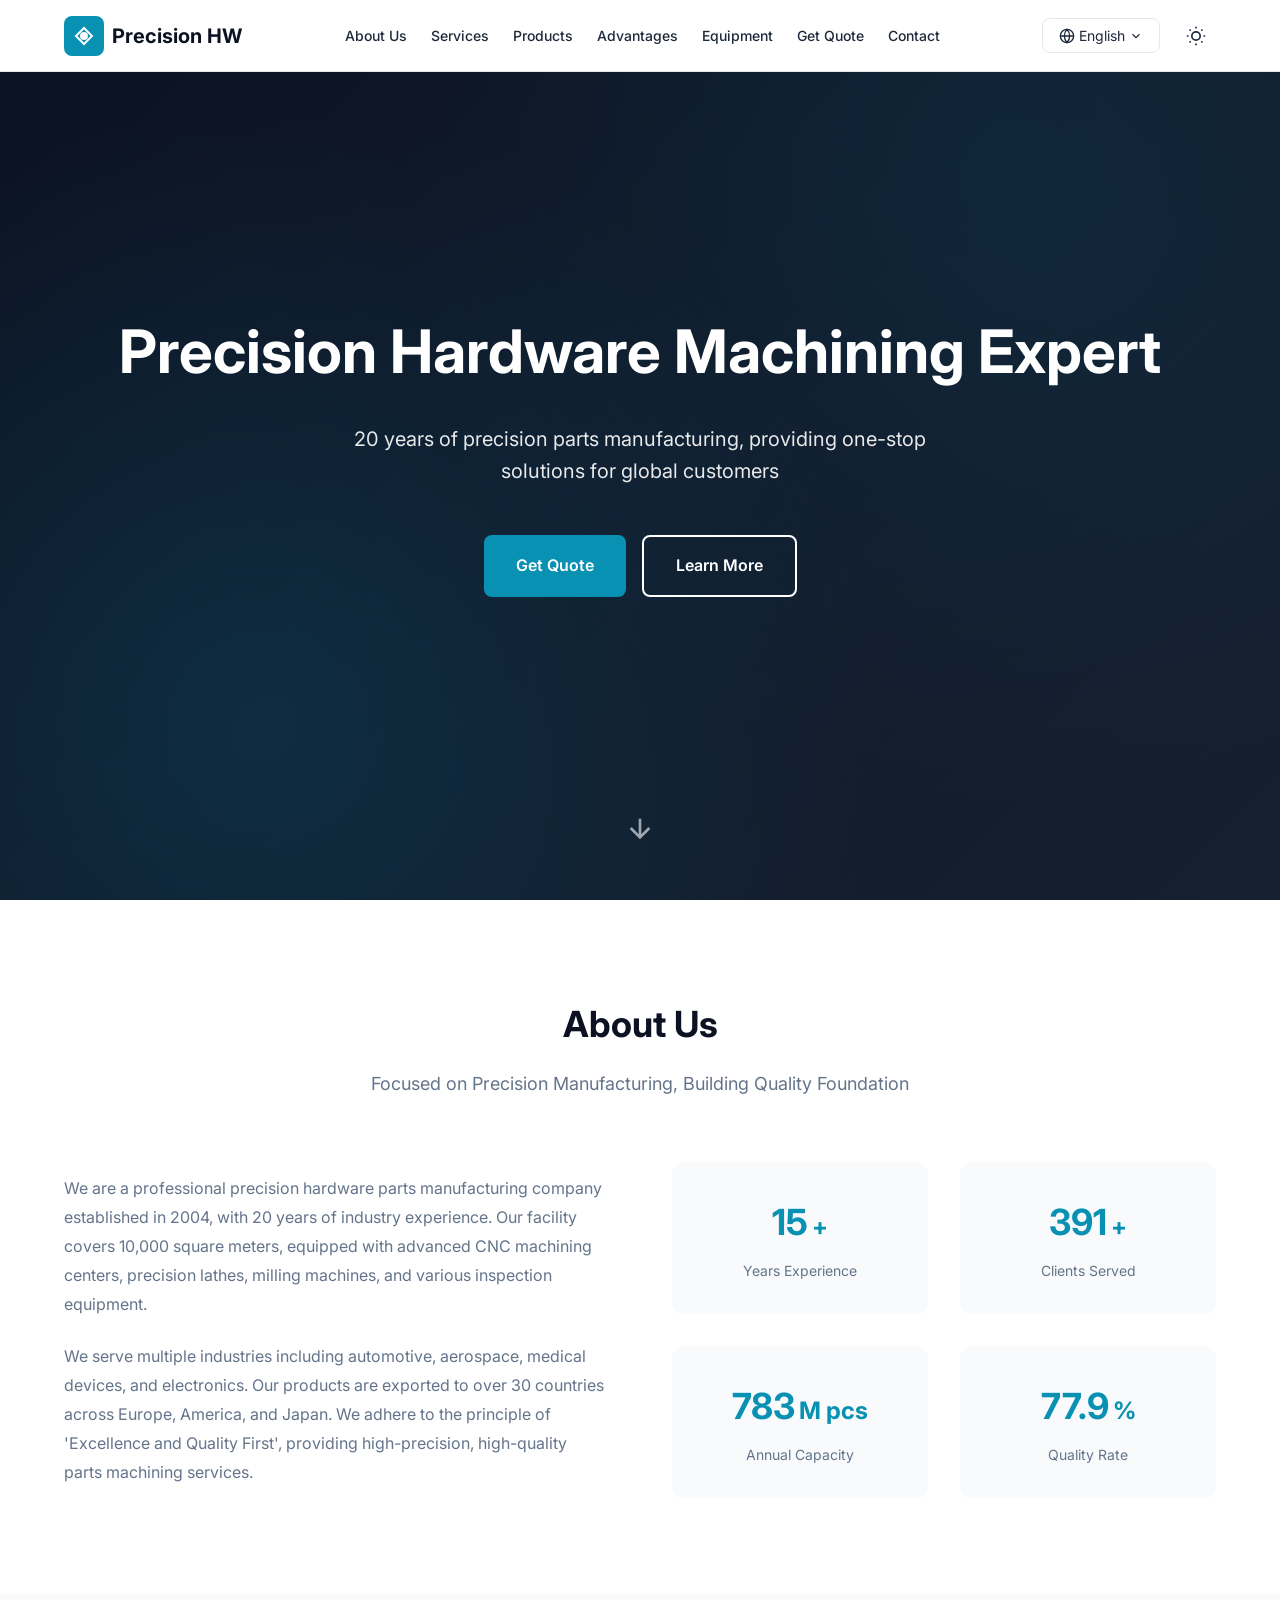
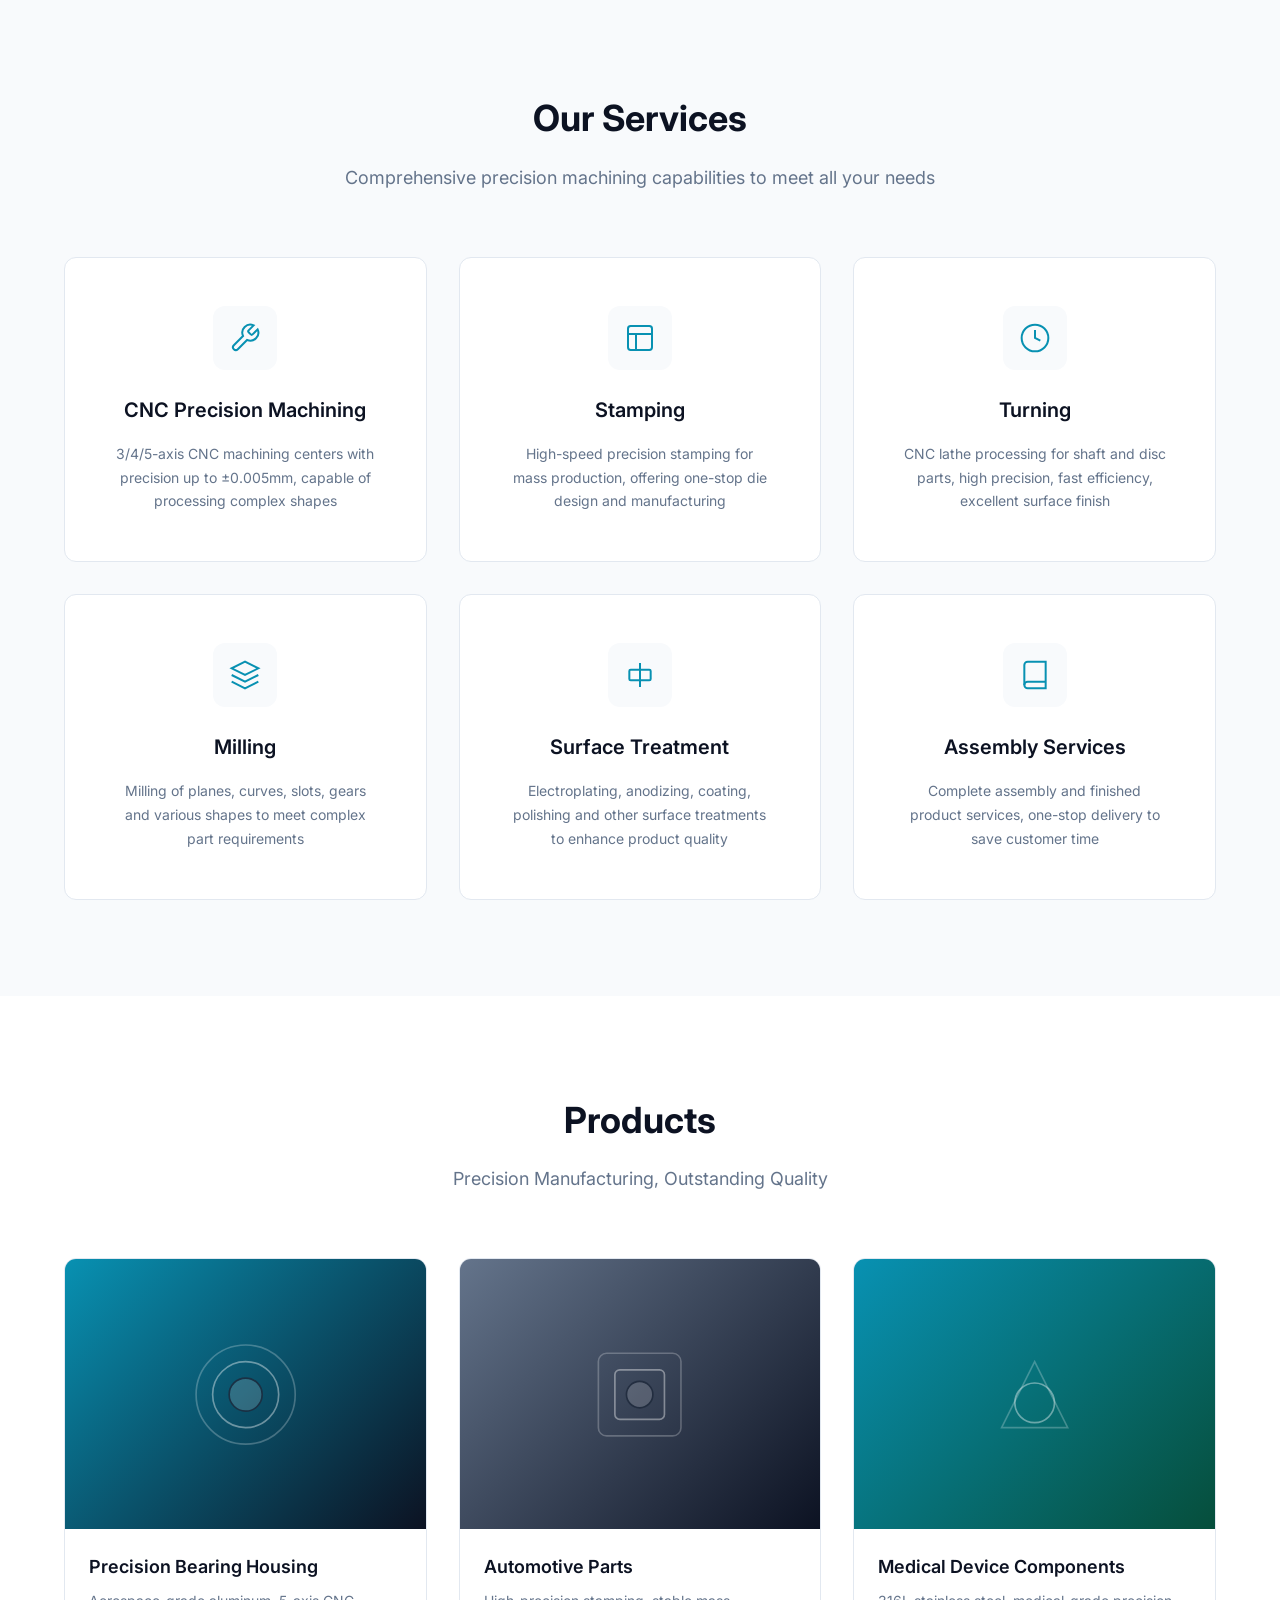
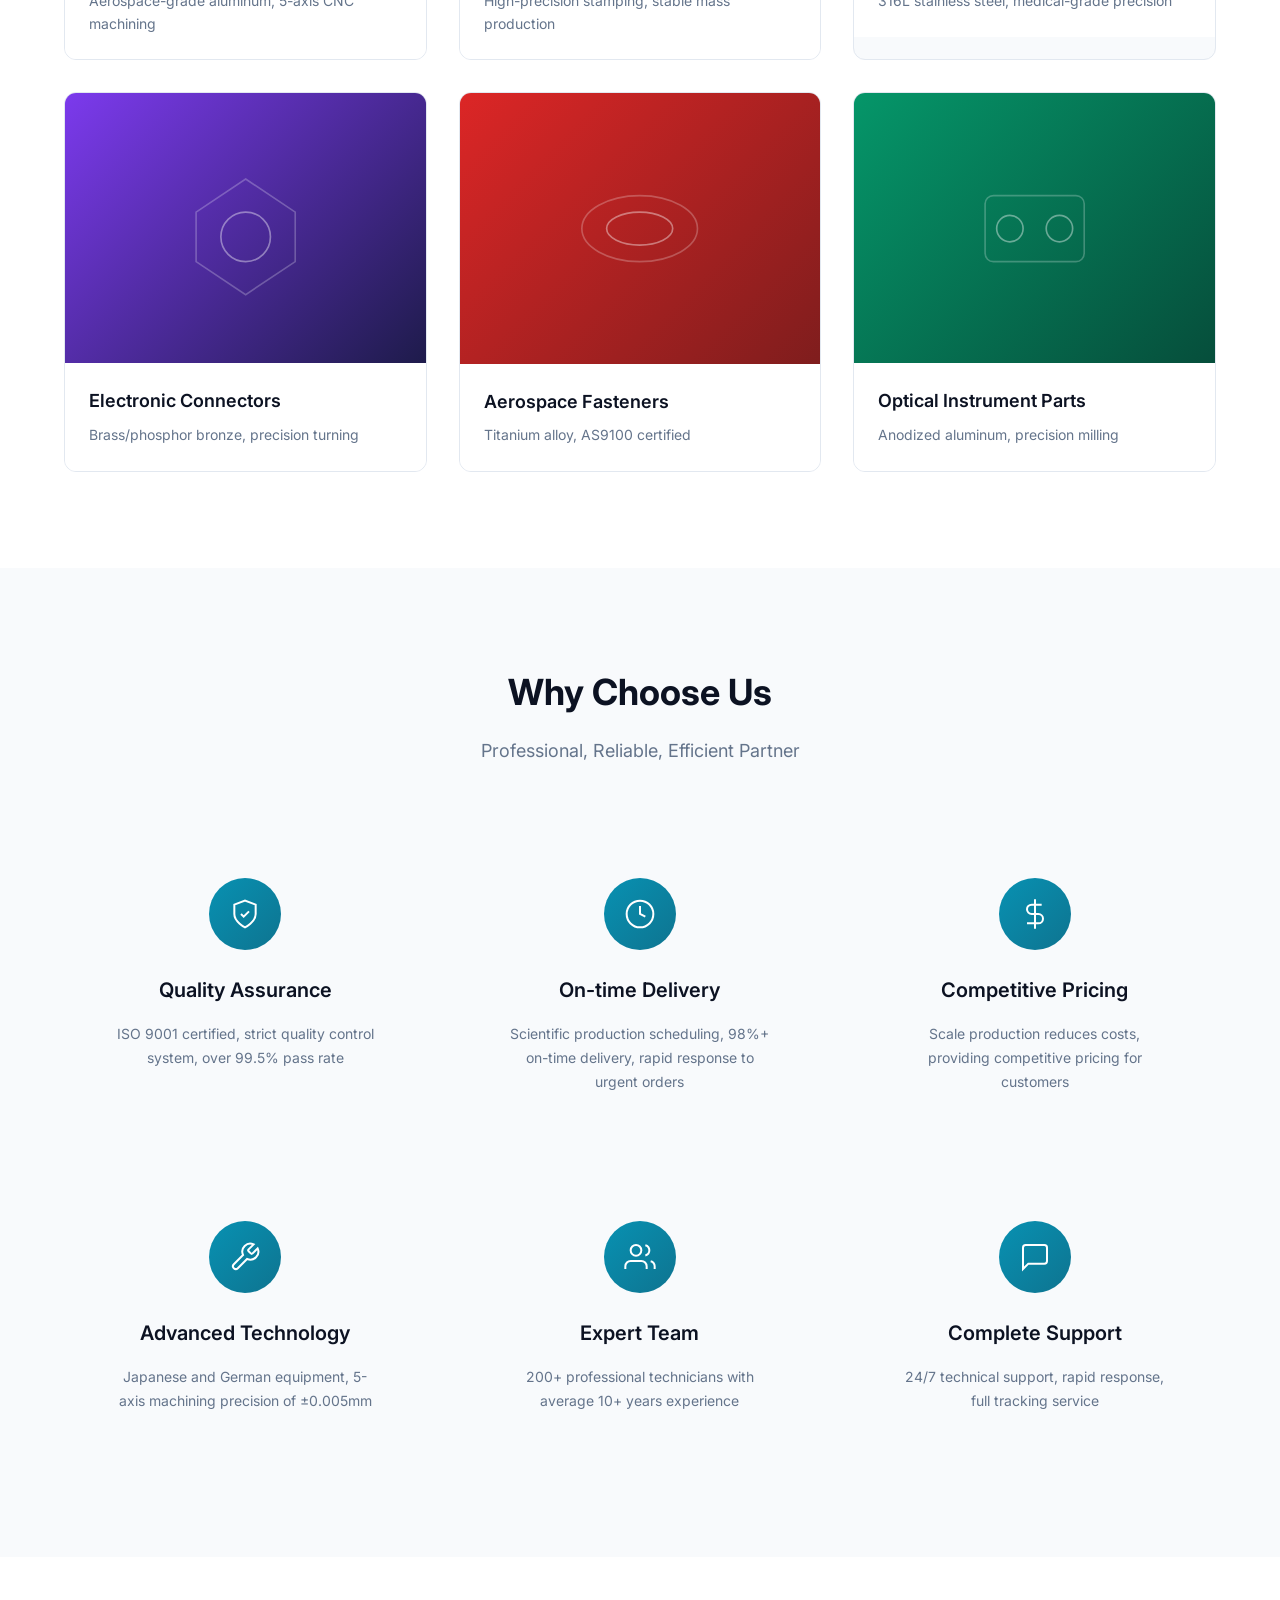
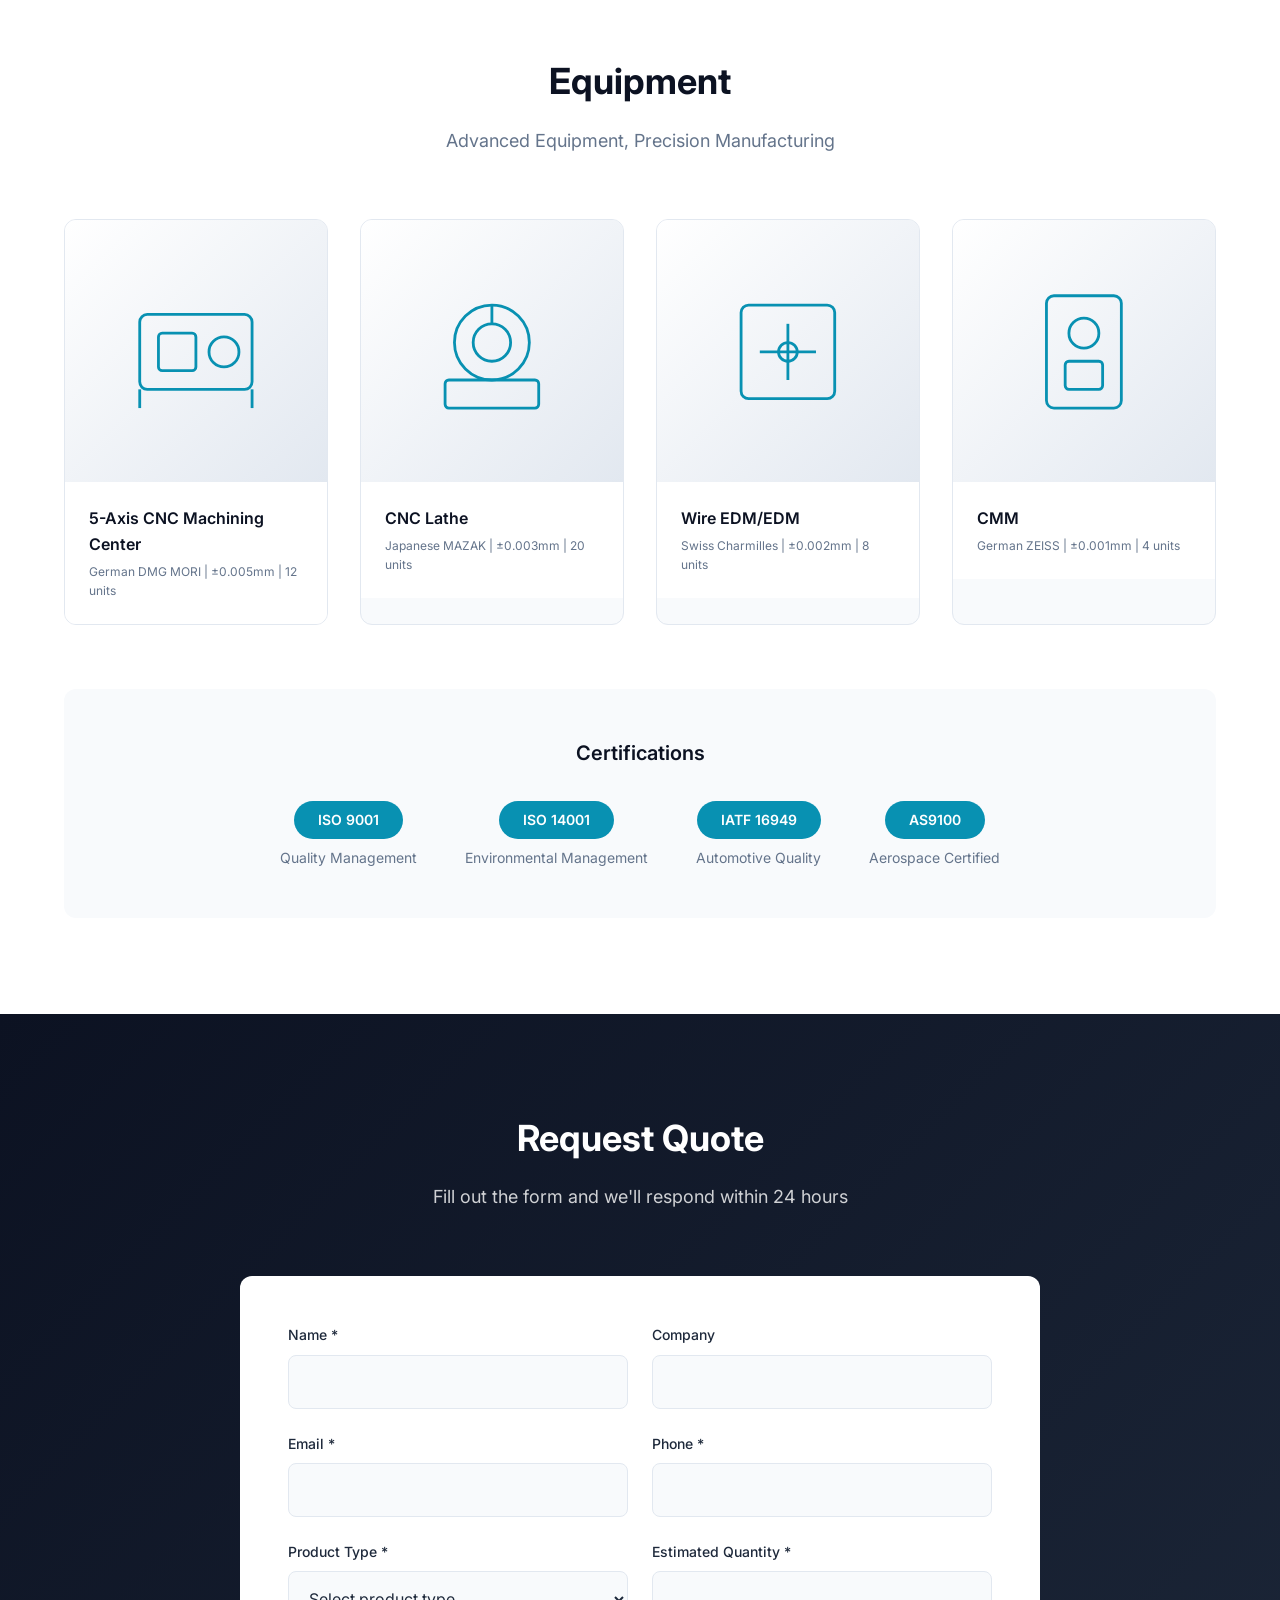
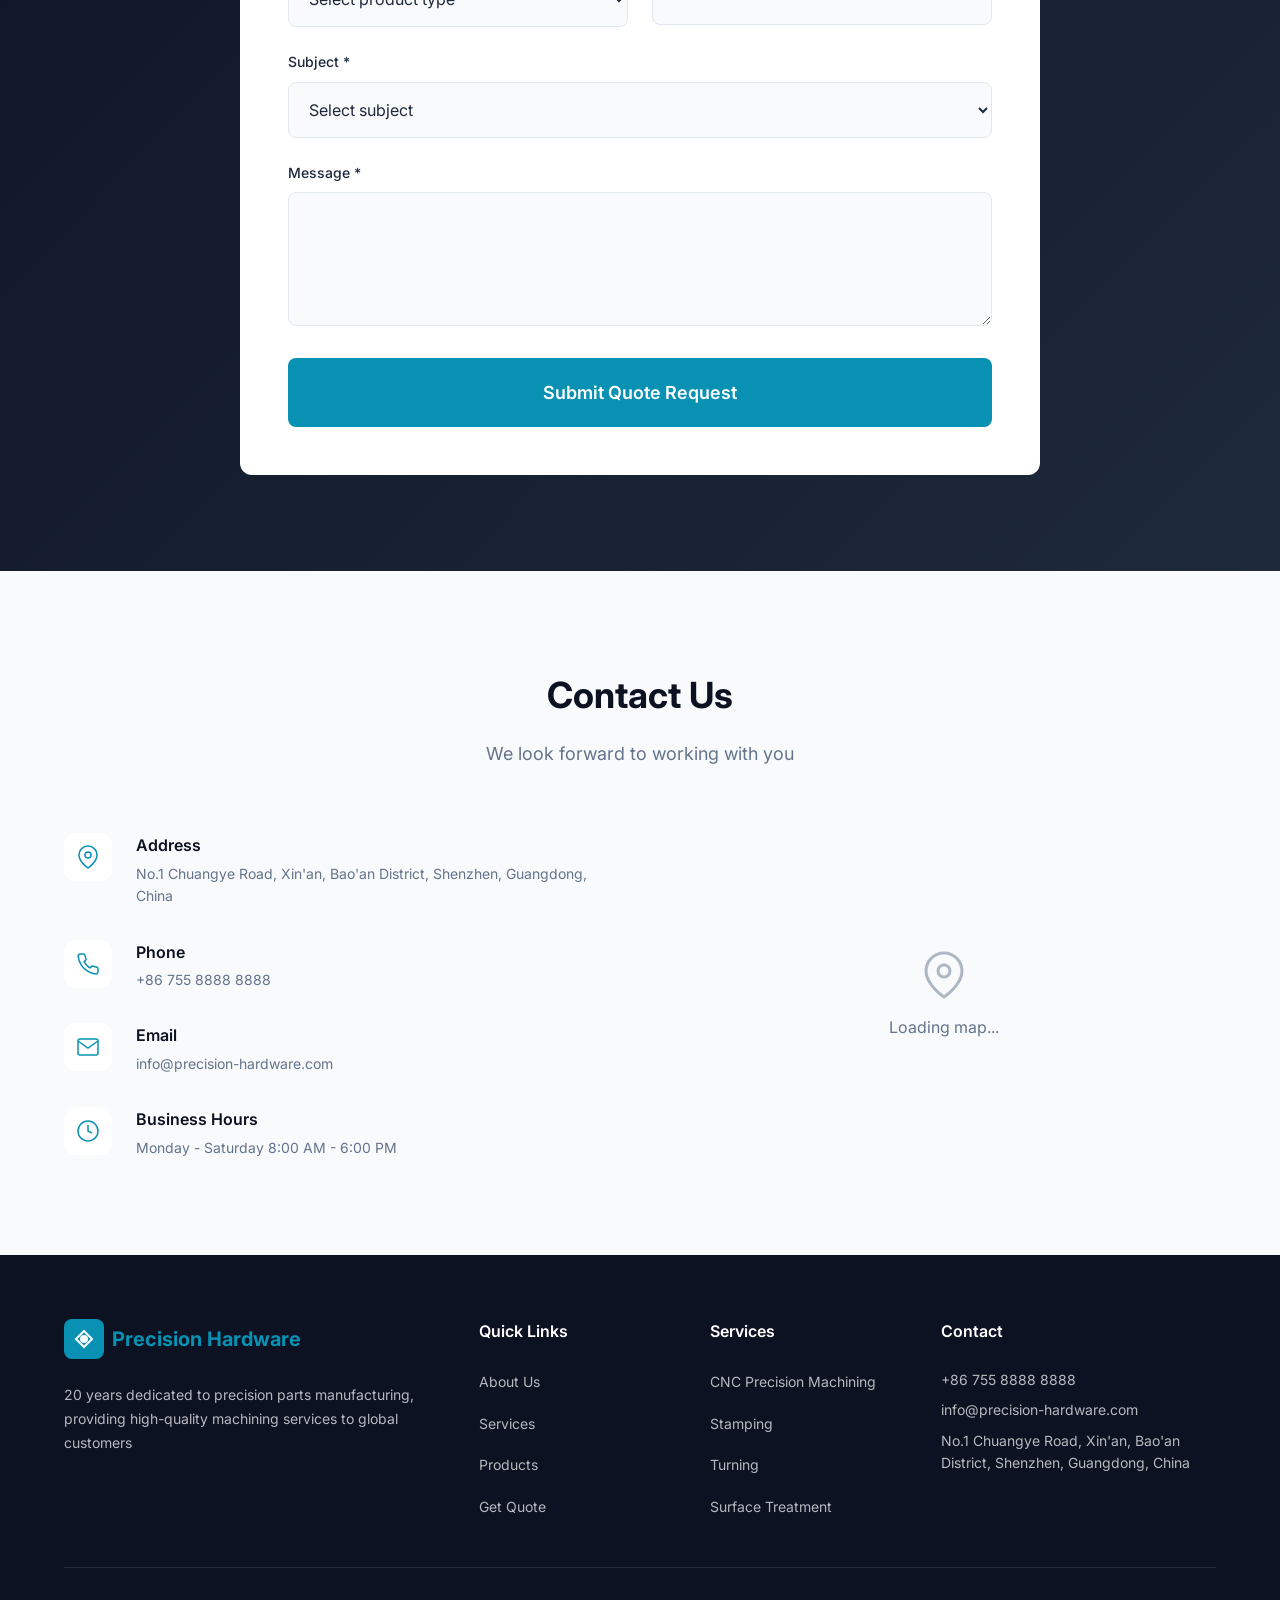
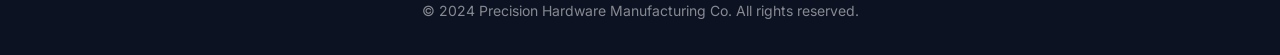
==== docs/demo/index.html @ 0cc264e4 "udpate demo" ====
<!DOCTYPE html>
<html lang="zh-CN" data-theme="light">
<head>
    <meta charset="UTF-8">
    <meta name="viewport" content="width=device-width, initial-scale=1.0">
    <meta name="description" content="精密五金加工专家 - 20年专注精密零部件制造，CNC加工、冲压、车削、铣削，为全球客户提供一站式解决方案">
    <meta name="keywords" content="五金加工,CNC加工,精密零部件,冲压件,车削加工,铣削加工,金属加工">
    <meta name="author" content="精密五金加工公司">

    <!-- Open Graph -->
    <meta property="og:title" content="精密五金加工专家">
    <meta property="og:description" content="20年专注精密零部件制造，为全球客户提供一站式解决方案">
    <meta property="og:type" content="website">
    <meta property="og:locale" content="zh_CN">
    <meta property="og:locale:alternate" content="en_US">
    <meta property="og:locale:alternate" content="ja_JP">
    <meta property="og:locale:alternate" content="fr_FR">
    <meta property="og:locale:alternate" content="de_DE">

    <!-- Alternate Languages -->
    <link rel="alternate" hreflang="zh-CN" href="?lang=zh-CN">
    <link rel="alternate" hreflang="en" href="?lang=en">
    <link rel="alternate" hreflang="ja" href="?lang=ja">
    <link rel="alternate" hreflang="fr" href="?lang=fr">
    <link rel="alternate" hreflang="de" href="?lang=de">

    <title data-i18n="meta.title">精密五金加工专家 | 20年精密零部件制造</title>

    <!-- Fonts -->
    <link rel="preconnect" href="https://fonts.googleapis.com">
    <link rel="preconnect" href="https://fonts.gstatic.com" crossorigin>
    <link href="https://fonts.googleapis.com/css2?family=Inter:wght@400;500;600;700&family=Noto+Sans+SC:wght@400;500;600;700&display=swap" rel="stylesheet">

    <!-- Styles -->
    <link rel="stylesheet" href="css/style.css">
    <link rel="stylesheet" href="css/dark-theme.css">
    <link rel="stylesheet" href="css/responsive.css">
</head>
<body>
    <!-- Header -->
    <header class="header" id="header">
        <div class="container header-container">
            <a href="#" class="logo">
                <svg class="logo-icon" viewBox="0 0 40 40" fill="none" xmlns="http://www.w3.org/2000/svg">
                    <rect width="40" height="40" rx="8" fill="currentColor"/>
                    <path d="M12 20L20 12L28 20L20 28L12 20Z" stroke="var(--color-bg)" stroke-width="2"/>
                    <circle cx="20" cy="20" r="4" fill="var(--color-bg)"/>
                </svg>
                <span class="logo-text" data-i18n="header.logo">精密五金</span>
            </a>

            <nav class="nav" id="nav">
                <ul class="nav-list">
                    <li><a href="#about" class="nav-link" data-i18n="nav.about">关于我们</a></li>
                    <li><a href="#services" class="nav-link" data-i18n="nav.services">服务项目</a></li>
                    <li><a href="#products" class="nav-link" data-i18n="nav.products">产品展示</a></li>
                    <li><a href="#advantages" class="nav-link" data-i18n="nav.advantages">核心优势</a></li>
                    <li><a href="#equipment" class="nav-link" data-i18n="nav.equipment">设备实力</a></li>
                    <li><a href="#quote" class="nav-link" data-i18n="nav.quote">询价咨询</a></li>
                    <li><a href="#contact" class="nav-link" data-i18n="nav.contact">联系我们</a></li>
                </ul>
            </nav>

            <div class="header-actions">
                <!-- Language Selector -->
                <div class="lang-selector">
                    <button class="lang-btn" id="langBtn" aria-label="Select language">
                        <svg class="icon" viewBox="0 0 24 24" fill="none" stroke="currentColor" stroke-width="2">
                            <circle cx="12" cy="12" r="10"/>
                            <path d="M2 12h20M12 2a15.3 15.3 0 0 1 4 10 15.3 15.3 0 0 1-4 10 15.3 15.3 0 0 1-4-10 15.3 15.3 0 0 1 4-10z"/>
                        </svg>
                        <span id="currentLang">中文</span>
                        <svg class="icon-chevron" viewBox="0 0 24 24" fill="none" stroke="currentColor" stroke-width="2">
                            <path d="M6 9l6 6 6-6"/>
                        </svg>
                    </button>
                    <div class="lang-dropdown" id="langDropdown">
                        <button class="lang-option" data-lang="zh-CN">中文</button>
                        <button class="lang-option" data-lang="en">English</button>
                        <button class="lang-option" data-lang="ja">日本語</button>
                        <button class="lang-option" data-lang="fr">Français</button>
                        <button class="lang-option" data-lang="de">Deutsch</button>
                    </div>
                </div>

                <!-- Theme Toggle -->
                <button class="theme-toggle" id="themeToggle" aria-label="Toggle theme">
                    <svg class="icon icon-sun" viewBox="0 0 24 24" fill="none" stroke="currentColor" stroke-width="2">
                        <circle cx="12" cy="12" r="5"/>
                        <path d="M12 1v2M12 21v2M4.22 4.22l1.42 1.42M18.36 18.36l1.42 1.42M1 12h2M21 12h2M4.22 19.78l1.42-1.42M18.36 5.64l1.42-1.42"/>
                    </svg>
                    <svg class="icon icon-moon" viewBox="0 0 24 24" fill="none" stroke="currentColor" stroke-width="2">
                        <path d="M21 12.79A9 9 0 1 1 11.21 3 7 7 0 0 0 21 12.79z"/>
                    </svg>
                </button>

                <!-- Mobile Menu Toggle -->
                <button class="mobile-menu-toggle" id="mobileMenuToggle" aria-label="Toggle menu">
                    <span class="hamburger"></span>
                </button>
            </div>
        </div>
    </header>

    <!-- Hero Section -->
    <section class="hero" id="hero">
        <div class="hero-bg"></div>
        <div class="hero-overlay"></div>
        <div class="container hero-content">
            <h1 class="hero-title" data-i18n="hero.title">精密五金加工专家</h1>
            <p class="hero-subtitle" data-i18n="hero.subtitle">20年专注精密零部件制造，为全球客户提供一站式解决方案</p>
            <div class="hero-cta">
                <a href="#quote" class="btn btn-primary" data-i18n="hero.cta.quote">立即询价</a>
                <a href="#about" class="btn btn-outline" data-i18n="hero.cta.learn">了解更多</a>
            </div>
        </div>
        <div class="hero-scroll">
            <svg viewBox="0 0 24 24" fill="none" stroke="currentColor" stroke-width="2">
                <path d="M12 5v14M5 12l7 7 7-7"/>
            </svg>
        </div>
    </section>

    <!-- About Section -->
    <section class="section about" id="about">
        <div class="container">
            <div class="section-header">
                <h2 class="section-title" data-i18n="about.title">关于我们</h2>
                <p class="section-subtitle" data-i18n="about.subtitle">专注精密制造，铸就品质基石</p>
            </div>

            <div class="about-content">
                <div class="about-text">
                    <p data-i18n="about.description1">我们是一家专业从事精密五金零部件加工的制造企业，成立于2004年，拥有20年的行业经验。公司占地面积10000平方米，配备先进的CNC加工中心、精密车床、铣床及各类检测设备。</p>
                    <p data-i18n="about.description2">我们服务于汽车、航空航天、医疗器械、电子通信等多个行业，产品远销欧美、日本等30多个国家和地区。始终秉承"精益求精、品质至上"的理念，为客户提供高精度、高品质的零部件加工服务。</p>
                </div>

                <div class="about-stats">
                    <div class="stat-item">
                        <span class="stat-number" data-count="20">0</span>
                        <span class="stat-suffix">+</span>
                        <span class="stat-label" data-i18n="about.stats.years">年行业经验</span>
                    </div>
                    <div class="stat-item">
                        <span class="stat-number" data-count="500">0</span>
                        <span class="stat-suffix">+</span>
                        <span class="stat-label" data-i18n="about.stats.clients">服务客户</span>
                    </div>
                    <div class="stat-item">
                        <span class="stat-number" data-count="1000">0</span>
                        <span class="stat-suffix" data-i18n="about.stats.capacitySuffix">万件</span>
                        <span class="stat-label" data-i18n="about.stats.capacity">年产能</span>
                    </div>
                    <div class="stat-item">
                        <span class="stat-number" data-count="99.5">0</span>
                        <span class="stat-suffix">%</span>
                        <span class="stat-label" data-i18n="about.stats.quality">品质合格率</span>
                    </div>
                </div>
            </div>
        </div>
    </section>

    <!-- Services Section -->
    <section class="section services" id="services">
        <div class="container">
            <div class="section-header">
                <h2 class="section-title" data-i18n="services.title">服务项目</h2>
                <p class="section-subtitle" data-i18n="services.subtitle">全方位精密加工能力，满足您的各种需求</p>
            </div>

            <div class="services-grid">
                <div class="service-card">
                    <div class="service-icon">
                        <svg viewBox="0 0 24 24" fill="none" stroke="currentColor" stroke-width="1.5">
                            <path d="M14.7 6.3a1 1 0 0 0 0 1.4l1.6 1.6a1 1 0 0 0 1.4 0l3.77-3.77a6 6 0 0 1-7.94 7.94l-6.91 6.91a2.12 2.12 0 0 1-3-3l6.91-6.91a6 6 0 0 1 7.94-7.94l-3.76 3.76z"/>
                        </svg>
                    </div>
                    <h3 class="service-title" data-i18n="services.cnc.title">CNC精密加工</h3>
                    <p class="service-desc" data-i18n="services.cnc.desc">3轴/4轴/5轴CNC加工中心，精度可达±0.005mm，可加工各种复杂形状零件</p>
                </div>

                <div class="service-card">
                    <div class="service-icon">
                        <svg viewBox="0 0 24 24" fill="none" stroke="currentColor" stroke-width="1.5">
                            <rect x="3" y="3" width="18" height="18" rx="2"/>
                            <path d="M3 9h18M9 21V9"/>
                        </svg>
                    </div>
                    <h3 class="service-title" data-i18n="services.stamping.title">冲压加工</h3>
                    <p class="service-desc" data-i18n="services.stamping.desc">高速精密冲压，适用于大批量生产，提供模具设计与制造一站式服务</p>
                </div>

                <div class="service-card">
                    <div class="service-icon">
                        <svg viewBox="0 0 24 24" fill="none" stroke="currentColor" stroke-width="1.5">
                            <circle cx="12" cy="12" r="10"/>
                            <path d="M12 6v6l4 2"/>
                        </svg>
                    </div>
                    <h3 class="service-title" data-i18n="services.turning.title">车削加工</h3>
                    <p class="service-desc" data-i18n="services.turning.desc">数控车床加工各类轴类、盘类零件，精度高、效率快、表面光洁度好</p>
                </div>

                <div class="service-card">
                    <div class="service-icon">
                        <svg viewBox="0 0 24 24" fill="none" stroke="currentColor" stroke-width="1.5">
                            <path d="M12 2L2 7l10 5 10-5-10-5z"/>
                            <path d="M2 17l10 5 10-5"/>
                            <path d="M2 12l10 5 10-5"/>
                        </svg>
                    </div>
                    <h3 class="service-title" data-i18n="services.milling.title">铣削加工</h3>
                    <p class="service-desc" data-i18n="services.milling.desc">平面、曲面、槽、齿轮等各种形状的铣削加工，满足复杂零件需求</p>
                </div>

                <div class="service-card">
                    <div class="service-icon">
                        <svg viewBox="0 0 24 24" fill="none" stroke="currentColor" stroke-width="1.5">
                            <path d="M12 3v18"/>
                            <rect x="4" y="8" width="16" height="8" rx="1"/>
                        </svg>
                    </div>
                    <h3 class="service-title" data-i18n="services.surface.title">表面处理</h3>
                    <p class="service-desc" data-i18n="services.surface.desc">电镀、阳极氧化、喷涂、抛光等多种表面处理工艺，提升产品品质</p>
                </div>

                <div class="service-card">
                    <div class="service-icon">
                        <svg viewBox="0 0 24 24" fill="none" stroke="currentColor" stroke-width="1.5">
                            <path d="M4 19.5A2.5 2.5 0 0 1 6.5 17H20"/>
                            <path d="M6.5 2H20v20H6.5A2.5 2.5 0 0 1 4 19.5v-15A2.5 2.5 0 0 1 6.5 2z"/>
                        </svg>
                    </div>
                    <h3 class="service-title" data-i18n="services.assembly.title">组装服务</h3>
                    <p class="service-desc" data-i18n="services.assembly.desc">提供零部件组装、成品装配服务，一站式交付，节省客户时间成本</p>
                </div>
            </div>
        </div>
    </section>

    <!-- Products Section -->
    <section class="section products" id="products">
        <div class="container">
            <div class="section-header">
                <h2 class="section-title" data-i18n="products.title">产品展示</h2>
                <p class="section-subtitle" data-i18n="products.subtitle">精密制造，品质卓越</p>
            </div>

            <div class="products-grid">
                <div class="product-card">
                    <div class="product-image" style="background: linear-gradient(135deg, var(--color-accent) 0%, var(--color-primary) 100%);">
                        <svg viewBox="0 0 100 100" fill="none" stroke="currentColor" stroke-width="1">
                            <circle cx="50" cy="50" r="30" stroke="rgba(255,255,255,0.3)"/>
                            <circle cx="50" cy="50" r="20" stroke="rgba(255,255,255,0.5)"/>
                            <circle cx="50" cy="50" r="10" fill="rgba(255,255,255,0.2)"/>
                        </svg>
                    </div>
                    <div class="product-info">
                        <h3 class="product-title" data-i18n="products.item1.title">精密轴承座</h3>
                        <p class="product-desc" data-i18n="products.item1.desc">航空级铝合金材质，CNC五轴加工</p>
                    </div>
                </div>

                <div class="product-card">
                    <div class="product-image" style="background: linear-gradient(135deg, #64748B 0%, #0C1222 100%);">
                        <svg viewBox="0 0 100 100" fill="none" stroke="currentColor" stroke-width="1">
                            <rect x="25" y="25" width="50" height="50" rx="5" stroke="rgba(255,255,255,0.3)"/>
                            <rect x="35" y="35" width="30" height="30" rx="3" stroke="rgba(255,255,255,0.5)"/>
                            <circle cx="50" cy="50" r="8" fill="rgba(255,255,255,0.2)"/>
                        </svg>
                    </div>
                    <div class="product-info">
                        <h3 class="product-title" data-i18n="products.item2.title">汽车零部件</h3>
                        <p class="product-desc" data-i18n="products.item2.desc">高精度冲压件，批量稳定生产</p>
                    </div>
                </div>

                <div class="product-card">
                    <div class="product-image" style="background: linear-gradient(135deg, #0891B2 0%, #064E3B 100%);">
                        <svg viewBox="0 0 100 100" fill="none" stroke="currentColor" stroke-width="1">
                            <path d="M30 70 L50 30 L70 70 Z" stroke="rgba(255,255,255,0.3)"/>
                            <circle cx="50" cy="55" r="12" stroke="rgba(255,255,255,0.5)"/>
                        </svg>
                    </div>
                    <div class="product-info">
                        <h3 class="product-title" data-i18n="products.item3.title">医疗器械配件</h3>
                        <p class="product-desc" data-i18n="products.item3.desc">不锈钢316L，医疗级精度要求</p>
                    </div>
                </div>

                <div class="product-card">
                    <div class="product-image" style="background: linear-gradient(135deg, #7C3AED 0%, #1E1B4B 100%);">
                        <svg viewBox="0 0 100 100" fill="none" stroke="currentColor" stroke-width="1">
                            <polygon points="50,20 80,40 80,70 50,90 20,70 20,40" stroke="rgba(255,255,255,0.3)"/>
                            <circle cx="50" cy="55" r="15" stroke="rgba(255,255,255,0.5)"/>
                        </svg>
                    </div>
                    <div class="product-info">
                        <h3 class="product-title" data-i18n="products.item4.title">电子连接器</h3>
                        <p class="product-desc" data-i18n="products.item4.desc">黄铜/磷铜材质，高精度车削</p>
                    </div>
                </div>

                <div class="product-card">
                    <div class="product-image" style="background: linear-gradient(135deg, #DC2626 0%, #7F1D1D 100%);">
                        <svg viewBox="0 0 100 100" fill="none" stroke="currentColor" stroke-width="1">
                            <ellipse cx="50" cy="50" rx="35" ry="20" stroke="rgba(255,255,255,0.3)"/>
                            <ellipse cx="50" cy="50" rx="20" ry="10" stroke="rgba(255,255,255,0.5)"/>
                        </svg>
                    </div>
                    <div class="product-info">
                        <h3 class="product-title" data-i18n="products.item5.title">航空紧固件</h3>
                        <p class="product-desc" data-i18n="products.item5.desc">钛合金材质，AS9100认证</p>
                    </div>
                </div>

                <div class="product-card">
                    <div class="product-image" style="background: linear-gradient(135deg, #059669 0%, #064E3B 100%);">
                        <svg viewBox="0 0 100 100" fill="none" stroke="currentColor" stroke-width="1">
                            <rect x="20" y="30" width="60" height="40" rx="5" stroke="rgba(255,255,255,0.3)"/>
                            <circle cx="35" cy="50" r="8" stroke="rgba(255,255,255,0.5)"/>
                            <circle cx="65" cy="50" r="8" stroke="rgba(255,255,255,0.5)"/>
                        </svg>
                    </div>
                    <div class="product-info">
                        <h3 class="product-title" data-i18n="products.item6.title">光学仪器配件</h3>
                        <p class="product-desc" data-i18n="products.item6.desc">铝合金阳极氧化，高精度铣削</p>
                    </div>
                </div>
            </div>
        </div>
    </section>

    <!-- Advantages Section -->
    <section class="section advantages" id="advantages">
        <div class="container">
            <div class="section-header">
                <h2 class="section-title" data-i18n="advantages.title">为什么选择我们</h2>
                <p class="section-subtitle" data-i18n="advantages.subtitle">专业、可靠、高效的合作伙伴</p>
            </div>

            <div class="advantages-grid">
                <div class="advantage-item">
                    <div class="advantage-icon">
                        <svg viewBox="0 0 24 24" fill="none" stroke="currentColor" stroke-width="1.5">
                            <path d="M12 22s8-4 8-10V5l-8-3-8 3v7c0 6 8 10 8 10z"/>
                            <path d="M9 12l2 2 4-4"/>
                        </svg>
                    </div>
                    <h3 class="advantage-title" data-i18n="advantages.quality.title">品质保证</h3>
                    <p class="advantage-desc" data-i18n="advantages.quality.desc">ISO 9001认证，严格的品质管控体系，99.5%以上合格率</p>
                </div>

                <div class="advantage-item">
                    <div class="advantage-icon">
                        <svg viewBox="0 0 24 24" fill="none" stroke="currentColor" stroke-width="1.5">
                            <circle cx="12" cy="12" r="10"/>
                            <polyline points="12 6 12 12 16 14"/>
                        </svg>
                    </div>
                    <h3 class="advantage-title" data-i18n="advantages.delivery.title">交期准时</h3>
                    <p class="advantage-desc" data-i18n="advantages.delivery.desc">科学的生产排程，98%以上准时交付率，紧急订单快速响应</p>
                </div>

                <div class="advantage-item">
                    <div class="advantage-icon">
                        <svg viewBox="0 0 24 24" fill="none" stroke="currentColor" stroke-width="1.5">
                            <line x1="12" y1="1" x2="12" y2="23"/>
                            <path d="M17 5H9.5a3.5 3.5 0 0 0 0 7h5a3.5 3.5 0 0 1 0 7H6"/>
                        </svg>
                    </div>
                    <h3 class="advantage-title" data-i18n="advantages.price.title">价格合理</h3>
                    <p class="advantage-desc" data-i18n="advantages.price.desc">规模化生产降低成本，为客户提供具有竞争力的价格方案</p>
                </div>

                <div class="advantage-item">
                    <div class="advantage-icon">
                        <svg viewBox="0 0 24 24" fill="none" stroke="currentColor" stroke-width="1.5">
                            <path d="M14.7 6.3a1 1 0 0 0 0 1.4l1.6 1.6a1 1 0 0 0 1.4 0l3.77-3.77a6 6 0 0 1-7.94 7.94l-6.91 6.91a2.12 2.12 0 0 1-3-3l6.91-6.91a6 6 0 0 1 7.94-7.94l-3.76 3.76z"/>
                        </svg>
                    </div>
                    <h3 class="advantage-title" data-i18n="advantages.tech.title">技术先进</h3>
                    <p class="advantage-desc" data-i18n="advantages.tech.desc">引进日本、德国先进设备，5轴加工精度达±0.005mm</p>
                </div>

                <div class="advantage-item">
                    <div class="advantage-icon">
                        <svg viewBox="0 0 24 24" fill="none" stroke="currentColor" stroke-width="1.5">
                            <path d="M17 21v-2a4 4 0 0 0-4-4H5a4 4 0 0 0-4 4v2"/>
                            <circle cx="9" cy="7" r="4"/>
                            <path d="M23 21v-2a4 4 0 0 0-3-3.87"/>
                            <path d="M16 3.13a4 4 0 0 1 0 7.75"/>
                        </svg>
                    </div>
                    <h3 class="advantage-title" data-i18n="advantages.team.title">专业团队</h3>
                    <p class="advantage-desc" data-i18n="advantages.team.desc">200+专业技术人员，平均从业经验10年以上</p>
                </div>

                <div class="advantage-item">
                    <div class="advantage-icon">
                        <svg viewBox="0 0 24 24" fill="none" stroke="currentColor" stroke-width="1.5">
                            <path d="M21 15a2 2 0 0 1-2 2H7l-4 4V5a2 2 0 0 1 2-2h14a2 2 0 0 1 2 2z"/>
                        </svg>
                    </div>
                    <h3 class="advantage-title" data-i18n="advantages.service.title">售后完善</h3>
                    <p class="advantage-desc" data-i18n="advantages.service.desc">7×24小时技术支持，问题快速响应，全程跟踪服务</p>
                </div>
            </div>
        </div>
    </section>

    <!-- Equipment Section -->
    <section class="section equipment" id="equipment">
        <div class="container">
            <div class="section-header">
                <h2 class="section-title" data-i18n="equipment.title">设备实力</h2>
                <p class="section-subtitle" data-i18n="equipment.subtitle">先进设备，精密制造</p>
            </div>

            <div class="equipment-grid">
                <div class="equipment-card">
                    <div class="equipment-image" style="background: linear-gradient(135deg, var(--color-surface) 0%, var(--color-border) 100%);">
                        <svg viewBox="0 0 80 80" fill="none" stroke="var(--color-accent)" stroke-width="1.5">
                            <rect x="10" y="20" width="60" height="40" rx="4"/>
                            <rect x="20" y="30" width="20" height="20" rx="2"/>
                            <circle cx="55" cy="40" r="8"/>
                            <line x1="10" y1="60" x2="10" y2="70"/>
                            <line x1="70" y1="60" x2="70" y2="70"/>
                        </svg>
                    </div>
                    <div class="equipment-info">
                        <h3 class="equipment-title" data-i18n="equipment.cnc5.title">5轴CNC加工中心</h3>
                        <p class="equipment-spec" data-i18n="equipment.cnc5.spec">德国DMG MORI | 精度±0.005mm | 12台</p>
                    </div>
                </div>

                <div class="equipment-card">
                    <div class="equipment-image" style="background: linear-gradient(135deg, var(--color-surface) 0%, var(--color-border) 100%);">
                        <svg viewBox="0 0 80 80" fill="none" stroke="var(--color-accent)" stroke-width="1.5">
                            <circle cx="40" cy="35" r="20"/>
                            <circle cx="40" cy="35" r="10"/>
                            <rect x="15" y="55" width="50" height="15" rx="2"/>
                            <line x1="40" y1="15" x2="40" y2="25"/>
                        </svg>
                    </div>
                    <div class="equipment-info">
                        <h3 class="equipment-title" data-i18n="equipment.lathe.title">数控车床</h3>
                        <p class="equipment-spec" data-i18n="equipment.lathe.spec">日本MAZAK | 精度±0.003mm | 20台</p>
                    </div>
                </div>

                <div class="equipment-card">
                    <div class="equipment-image" style="background: linear-gradient(135deg, var(--color-surface) 0%, var(--color-border) 100%);">
                        <svg viewBox="0 0 80 80" fill="none" stroke="var(--color-accent)" stroke-width="1.5">
                            <rect x="15" y="15" width="50" height="50" rx="4"/>
                            <path d="M25 40 L55 40"/>
                            <path d="M40 25 L40 55"/>
                            <circle cx="40" cy="40" r="5"/>
                        </svg>
                    </div>
                    <div class="equipment-info">
                        <h3 class="equipment-title" data-i18n="equipment.edm.title">线切割/电火花</h3>
                        <p class="equipment-spec" data-i18n="equipment.edm.spec">瑞士夏米尔 | 精度±0.002mm | 8台</p>
                    </div>
                </div>

                <div class="equipment-card">
                    <div class="equipment-image" style="background: linear-gradient(135deg, var(--color-surface) 0%, var(--color-border) 100%);">
                        <svg viewBox="0 0 80 80" fill="none" stroke="var(--color-accent)" stroke-width="1.5">
                            <rect x="20" y="10" width="40" height="60" rx="4"/>
                            <circle cx="40" cy="30" r="8"/>
                            <rect x="30" y="45" width="20" height="15" rx="2"/>
                        </svg>
                    </div>
                    <div class="equipment-info">
                        <h3 class="equipment-title" data-i18n="equipment.cmm.title">三坐标测量仪</h3>
                        <p class="equipment-spec" data-i18n="equipment.cmm.spec">德国蔡司 | 精度±0.001mm | 4台</p>
                    </div>
                </div>
            </div>

            <div class="certifications">
                <h3 class="cert-title" data-i18n="equipment.certTitle">资质认证</h3>
                <div class="cert-list">
                    <div class="cert-item">
                        <span class="cert-badge">ISO 9001</span>
                        <span class="cert-name" data-i18n="equipment.cert.iso9001">质量管理体系</span>
                    </div>
                    <div class="cert-item">
                        <span class="cert-badge">ISO 14001</span>
                        <span class="cert-name" data-i18n="equipment.cert.iso14001">环境管理体系</span>
                    </div>
                    <div class="cert-item">
                        <span class="cert-badge">IATF 16949</span>
                        <span class="cert-name" data-i18n="equipment.cert.iatf">汽车质量管理</span>
                    </div>
                    <div class="cert-item">
                        <span class="cert-badge">AS9100</span>
                        <span class="cert-name" data-i18n="equipment.cert.as9100">航空航天认证</span>
                    </div>
                </div>
            </div>
        </div>
    </section>

    <!-- Quote Section -->
    <section class="section quote" id="quote">
        <div class="container">
            <div class="section-header">
                <h2 class="section-title" data-i18n="quote.title">询价咨询</h2>
                <p class="section-subtitle" data-i18n="quote.subtitle">填写表单，我们将在24小时内回复您</p>
            </div>

            <form class="quote-form" id="quoteForm" action="https://formspree.io/f/your-form-id" method="POST">
                <div class="form-row">
                    <div class="form-group">
                        <label for="name" data-i18n="quote.form.name">姓名 *</label>
                        <input type="text" id="name" name="name" required>
                    </div>
                    <div class="form-group">
                        <label for="company" data-i18n="quote.form.company">公司名称</label>
                        <input type="text" id="company" name="company">
                    </div>
                </div>

                <div class="form-row">
                    <div class="form-group">
                        <label for="email" data-i18n="quote.form.email">邮箱 *</label>
                        <input type="email" id="email" name="email" required>
                    </div>
                    <div class="form-group">
                        <label for="phone" data-i18n="quote.form.phone">电话 *</label>
                        <input type="tel" id="phone" name="phone" required>
                    </div>
                </div>

                <div class="form-row">
                    <div class="form-group">
                        <label for="productType" data-i18n="quote.form.productType">产品类型 *</label>
                        <select id="productType" name="productType" required>
                            <option value="" data-i18n="quote.form.selectProduct">请选择产品类型</option>
                            <option value="cnc" data-i18n="quote.form.productOptions.cnc">CNC加工</option>
                            <option value="stamping" data-i18n="quote.form.productOptions.stamping">冲压件</option>
                            <option value="turning" data-i18n="quote.form.productOptions.turning">车削件</option>
                            <option value="other" data-i18n="quote.form.productOptions.other">其他</option>
                        </select>
                    </div>
                    <div class="form-group">
                        <label for="quantity" data-i18n="quote.form.quantity">预估数量 *</label>
                        <input type="number" id="quantity" name="quantity" min="1" required>
                    </div>
                </div>

                <div class="form-group">
                    <label for="subject" data-i18n="quote.form.subject">咨询主题 *</label>
                    <select id="subject" name="subject" required>
                        <option value="" data-i18n="quote.form.selectSubject">请选择咨询主题</option>
                        <option value="cooperation" data-i18n="quote.form.subjectOptions.cooperation">合作咨询</option>
                        <option value="technical" data-i18n="quote.form.subjectOptions.technical">技术咨询</option>
                        <option value="aftersales" data-i18n="quote.form.subjectOptions.aftersales">售后服务</option>
                        <option value="other" data-i18n="quote.form.subjectOptions.other">其他</option>
                    </select>
                </div>

                <div class="form-group">
                    <label for="message" data-i18n="quote.form.message">咨询内容 *</label>
                    <textarea id="message" name="message" rows="5" required></textarea>
                </div>

                <button type="submit" class="btn btn-primary btn-submit" data-i18n="quote.form.submit">提交询价</button>

                <div class="form-message" id="formMessage"></div>
            </form>
        </div>
    </section>

    <!-- Contact Section -->
    <section class="section contact" id="contact">
        <div class="container">
            <div class="section-header">
                <h2 class="section-title" data-i18n="contact.title">联系我们</h2>
                <p class="section-subtitle" data-i18n="contact.subtitle">期待与您的合作</p>
            </div>

            <div class="contact-grid">
                <div class="contact-info">
                    <div class="contact-item">
                        <div class="contact-icon">
                            <svg viewBox="0 0 24 24" fill="none" stroke="currentColor" stroke-width="1.5">
                                <path d="M21 10c0 7-9 13-9 13s-9-6-9-13a9 9 0 0 1 18 0z"/>
                                <circle cx="12" cy="10" r="3"/>
                            </svg>
                        </div>
                        <div class="contact-content">
                            <h3 data-i18n="contact.address.label">公司地址</h3>
                            <p data-i18n="contact.address.value">广东省深圳市宝安区新安街道创业一路1号</p>
                        </div>
                    </div>

                    <div class="contact-item">
                        <div class="contact-icon">
                            <svg viewBox="0 0 24 24" fill="none" stroke="currentColor" stroke-width="1.5">
                                <path d="M22 16.92v3a2 2 0 0 1-2.18 2 19.79 19.79 0 0 1-8.63-3.07 19.5 19.5 0 0 1-6-6 19.79 19.79 0 0 1-3.07-8.67A2 2 0 0 1 4.11 2h3a2 2 0 0 1 2 1.72 12.84 12.84 0 0 0 .7 2.81 2 2 0 0 1-.45 2.11L8.09 9.91a16 16 0 0 0 6 6l1.27-1.27a2 2 0 0 1 2.11-.45 12.84 12.84 0 0 0 2.81.7A2 2 0 0 1 22 16.92z"/>
                            </svg>
                        </div>
                        <div class="contact-content">
                            <h3 data-i18n="contact.phone.label">联系电话</h3>
                            <p>+86 755 8888 8888</p>
                        </div>
                    </div>

                    <div class="contact-item">
                        <div class="contact-icon">
                            <svg viewBox="0 0 24 24" fill="none" stroke="currentColor" stroke-width="1.5">
                                <path d="M4 4h16c1.1 0 2 .9 2 2v12c0 1.1-.9 2-2 2H4c-1.1 0-2-.9-2-2V6c0-1.1.9-2 2-2z"/>
                                <polyline points="22,6 12,13 2,6"/>
                            </svg>
                        </div>
                        <div class="contact-content">
                            <h3 data-i18n="contact.email.label">电子邮箱</h3>
                            <p>info@precision-hardware.com</p>
                        </div>
                    </div>

                    <div class="contact-item">
                        <div class="contact-icon">
                            <svg viewBox="0 0 24 24" fill="none" stroke="currentColor" stroke-width="1.5">
                                <circle cx="12" cy="12" r="10"/>
                                <polyline points="12 6 12 12 16 14"/>
                            </svg>
                        </div>
                        <div class="contact-content">
                            <h3 data-i18n="contact.hours.label">工作时间</h3>
                            <p data-i18n="contact.hours.value">周一至周六 8:00 - 18:00</p>
                        </div>
                    </div>
                </div>

                <div class="contact-map">
                    <div class="map-placeholder">
                        <svg viewBox="0 0 24 24" fill="none" stroke="currentColor" stroke-width="1.5">
                            <path d="M21 10c0 7-9 13-9 13s-9-6-9-13a9 9 0 0 1 18 0z"/>
                            <circle cx="12" cy="10" r="3"/>
                        </svg>
                        <p data-i18n="contact.mapPlaceholder">地图加载中...</p>
                    </div>
                </div>
            </div>
        </div>
    </section>

    <!-- Footer -->
    <footer class="footer">
        <div class="container">
            <div class="footer-grid">
                <div class="footer-brand">
                    <a href="#" class="footer-logo">
                        <svg class="logo-icon" viewBox="0 0 40 40" fill="none" xmlns="http://www.w3.org/2000/svg">
                            <rect width="40" height="40" rx="8" fill="currentColor"/>
                            <path d="M12 20L20 12L28 20L20 28L12 20Z" stroke="var(--color-bg)" stroke-width="2"/>
                            <circle cx="20" cy="20" r="4" fill="var(--color-bg)"/>
                        </svg>
                        <span data-i18n="footer.brand">精密五金加工</span>
                    </a>
                    <p class="footer-desc" data-i18n="footer.description">专注精密零部件制造20年，为全球客户提供高品质加工服务</p>
                </div>

                <div class="footer-links">
                    <h4 data-i18n="footer.quickLinks">快速链接</h4>
                    <ul>
                        <li><a href="#about" data-i18n="nav.about">关于我们</a></li>
                        <li><a href="#services" data-i18n="nav.services">服务项目</a></li>
                        <li><a href="#products" data-i18n="nav.products">产品展示</a></li>
                        <li><a href="#quote" data-i18n="nav.quote">询价咨询</a></li>
                    </ul>
                </div>

                <div class="footer-links">
                    <h4 data-i18n="footer.services">服务项目</h4>
                    <ul>
                        <li><a href="#services" data-i18n="services.cnc.title">CNC精密加工</a></li>
                        <li><a href="#services" data-i18n="services.stamping.title">冲压加工</a></li>
                        <li><a href="#services" data-i18n="services.turning.title">车削加工</a></li>
                        <li><a href="#services" data-i18n="services.surface.title">表面处理</a></li>
                    </ul>
                </div>

                <div class="footer-contact">
                    <h4 data-i18n="footer.contactUs">联系方式</h4>
                    <p>+86 755 8888 8888</p>
                    <p>info@precision-hardware.com</p>
                    <p data-i18n="contact.address.value">广东省深圳市宝安区新安街道创业一路1号</p>
                </div>
            </div>

            <div class="footer-bottom">
                <p data-i18n="footer.copyright">&copy; 2024 精密五金加工公司. 保留所有权利.</p>
            </div>
        </div>
    </footer>

    <!-- Scripts -->
    <script src="js/theme.js"></script>
    <script src="js/i18n.js"></script>
    <script src="js/main.js"></script>
</body>
</html>
---- docs/demo/css/style.css ----
/* ============================================
   CSS Variables - Light Theme (Default)
   ============================================ */
:root {
    /* Colors - Titanium Industrial Theme */
    --color-primary: #0C1222;
    --color-accent: #0891B2;
    --color-accent-hover: #0E7490;
    --color-secondary: #64748B;
    --color-bg: #F8FAFC;
    --color-surface: #FFFFFF;
    --color-text: #1E293B;
    --color-text-muted: #64748B;
    --color-border: #E2E8F0;
    --color-success: #059669;
    --color-error: #DC2626;

    /* Typography */
    --font-sans: 'Inter', 'Noto Sans SC', -apple-system, BlinkMacSystemFont, sans-serif;
    --font-size-xs: 0.75rem;
    --font-size-sm: 0.875rem;
    --font-size-base: 1rem;
    --font-size-lg: 1.125rem;
    --font-size-xl: 1.25rem;
    --font-size-2xl: 1.5rem;
    --font-size-3xl: 1.875rem;
    --font-size-4xl: 2.25rem;
    --font-size-5xl: 3rem;
    --font-size-6xl: 3.75rem;

    /* Spacing */
    --spacing-xs: 0.25rem;
    --spacing-sm: 0.5rem;
    --spacing-md: 1rem;
    --spacing-lg: 1.5rem;
    --spacing-xl: 2rem;
    --spacing-2xl: 3rem;
    --spacing-3xl: 4rem;
    --spacing-4xl: 6rem;

    /* Border Radius */
    --radius-sm: 0.25rem;
    --radius-md: 0.5rem;
    --radius-lg: 0.75rem;
    --radius-xl: 1rem;
    --radius-full: 9999px;

    /* Shadows */
    --shadow-sm: 0 1px 2px 0 rgba(0, 0, 0, 0.05);
    --shadow-md: 0 4px 6px -1px rgba(0, 0, 0, 0.1), 0 2px 4px -1px rgba(0, 0, 0, 0.06);
    --shadow-lg: 0 10px 15px -3px rgba(0, 0, 0, 0.1), 0 4px 6px -2px rgba(0, 0, 0, 0.05);
    --shadow-xl: 0 20px 25px -5px rgba(0, 0, 0, 0.1), 0 10px 10px -5px rgba(0, 0, 0, 0.04);

    /* Transitions */
    --transition-fast: 150ms ease;
    --transition-base: 300ms ease;
    --transition-slow: 500ms ease;

    /* Header Height */
    --header-height: 72px;
}

/* ============================================
   Reset & Base Styles
   ============================================ */
*, *::before, *::after {
    box-sizing: border-box;
    margin: 0;
    padding: 0;
}

html {
    scroll-behavior: smooth;
    scroll-padding-top: var(--header-height);
}

body {
    font-family: var(--font-sans);
    font-size: var(--font-size-base);
    line-height: 1.6;
    color: var(--color-text);
    background-color: var(--color-bg);
    -webkit-font-smoothing: antialiased;
    -moz-osx-font-smoothing: grayscale;
    transition: background-color var(--transition-base), color var(--transition-base);
}

a {
    color: inherit;
    text-decoration: none;
    transition: color var(--transition-fast);
}

img {
    max-width: 100%;
    height: auto;
    display: block;
}

ul, ol {
    list-style: none;
}

button {
    font-family: inherit;
    cursor: pointer;
    border: none;
    background: none;
}

input, select, textarea {
    font-family: inherit;
    font-size: inherit;
}

/* ============================================
   Utility Classes
   ============================================ */
.container {
    width: 100%;
    max-width: 1200px;
    margin: 0 auto;
    padding: 0 var(--spacing-lg);
}

.section {
    padding: var(--spacing-4xl) 0;
}

.section-header {
    text-align: center;
    margin-bottom: var(--spacing-3xl);
}

.section-title {
    font-size: var(--font-size-4xl);
    font-weight: 700;
    color: var(--color-primary);
    margin-bottom: var(--spacing-md);
}

.section-subtitle {
    font-size: var(--font-size-lg);
    color: var(--color-text-muted);
    max-width: 600px;
    margin: 0 auto;
}

/* ============================================
   Buttons
   ============================================ */
.btn {
    display: inline-flex;
    align-items: center;
    justify-content: center;
    padding: var(--spacing-md) var(--spacing-xl);
    font-size: var(--font-size-base);
    font-weight: 600;
    border-radius: var(--radius-md);
    transition: all var(--transition-fast);
    cursor: pointer;
}

.btn-primary {
    background-color: var(--color-accent);
    color: #FFFFFF;
}

.btn-primary:hover {
    background-color: var(--color-accent-hover);
    transform: translateY(-2px);
    box-shadow: var(--shadow-lg);
}

.btn-outline {
    background-color: transparent;
    color: var(--color-accent);
    border: 2px solid var(--color-accent);
}

.btn-outline:hover {
    background-color: var(--color-accent);
    color: #FFFFFF;
}

/* ============================================
   Header
   ============================================ */
.header {
    position: fixed;
    top: 0;
    left: 0;
    right: 0;
    height: var(--header-height);
    background-color: var(--color-surface);
    border-bottom: 1px solid var(--color-border);
    z-index: 1000;
    transition: all var(--transition-base);
}

.header.scrolled {
    box-shadow: var(--shadow-md);
}

.header-container {
    display: flex;
    align-items: center;
    justify-content: space-between;
    height: 100%;
}

/* Logo */
.logo {
    display: flex;
    align-items: center;
    gap: var(--spacing-sm);
    color: var(--color-accent);
    font-weight: 700;
    font-size: var(--font-size-xl);
}

.logo-icon {
    width: 40px;
    height: 40px;
}

.logo-text {
    color: var(--color-primary);
}

/* Navigation */
.nav {
    display: flex;
}

.nav-list {
    display: flex;
    gap: var(--spacing-lg);
}

.nav-link {
    font-size: var(--font-size-sm);
    font-weight: 500;
    color: var(--color-text);
    padding: var(--spacing-sm) 0;
    position: relative;
}

.nav-link::after {
    content: '';
    position: absolute;
    bottom: 0;
    left: 0;
    width: 0;
    height: 2px;
    background-color: var(--color-accent);
    transition: width var(--transition-fast);
}

.nav-link:hover {
    color: var(--color-accent);
}

.nav-link:hover::after {
    width: 100%;
}

/* Header Actions */
.header-actions {
    display: flex;
    align-items: center;
    gap: var(--spacing-md);
}

/* Language Selector */
.lang-selector {
    position: relative;
}

.lang-btn {
    display: flex;
    align-items: center;
    gap: var(--spacing-xs);
    padding: var(--spacing-sm) var(--spacing-md);
    font-size: var(--font-size-sm);
    color: var(--color-text);
    border: 1px solid var(--color-border);
    border-radius: var(--radius-md);
    background-color: var(--color-surface);
    transition: all var(--transition-fast);
}

.lang-btn:hover {
    border-color: var(--color-accent);
}

.lang-btn .icon {
    width: 16px;
    height: 16px;
}

.lang-btn .icon-chevron {
    width: 14px;
    height: 14px;
    transition: transform var(--transition-fast);
}

.lang-selector.open .icon-chevron {
    transform: rotate(180deg);
}

.lang-dropdown {
    position: absolute;
    top: calc(100% + 4px);
    right: 0;
    min-width: 120px;
    background-color: var(--color-surface);
    border: 1px solid var(--color-border);
    border-radius: var(--radius-md);
    box-shadow: var(--shadow-lg);
    opacity: 0;
    pointer-events: none;
    transform: translateY(-10px);
    transition: opacity var(--transition-fast), transform var(--transition-fast);
}

.lang-selector.open .lang-dropdown {
    opacity: 1;
    pointer-events: auto;
    transform: translateY(0);
}

.lang-option {
    display: block;
    width: 100%;
    padding: var(--spacing-sm) var(--spacing-md);
    font-size: var(--font-size-sm);
    color: var(--color-text);
    text-align: left;
    transition: background-color var(--transition-fast);
}

.lang-option:hover {
    background-color: var(--color-bg);
}

.lang-option.active {
    color: var(--color-accent);
    background-color: var(--color-bg);
}

/* Theme Toggle */
.theme-toggle {
    display: flex;
    align-items: center;
    justify-content: center;
    width: 40px;
    height: 40px;
    border-radius: var(--radius-md);
    color: var(--color-text);
    transition: all var(--transition-fast);
}

.theme-toggle:hover {
    background-color: var(--color-bg);
    color: var(--color-accent);
}

.theme-toggle .icon {
    width: 20px;
    height: 20px;
}

.theme-toggle .icon-moon {
    display: none;
}

[data-theme="dark"] .theme-toggle .icon-sun {
    display: none;
}

[data-theme="dark"] .theme-toggle .icon-moon {
    display: block;
}

/* Mobile Menu Toggle */
.mobile-menu-toggle {
    display: none;
    width: 40px;
    height: 40px;
    align-items: center;
    justify-content: center;
}

.hamburger {
    width: 24px;
    height: 2px;
    background-color: var(--color-text);
    position: relative;
    transition: all var(--transition-fast);
}

.hamburger::before,
.hamburger::after {
    content: '';
    position: absolute;
    width: 100%;
    height: 100%;
    background-color: var(--color-text);
    transition: all var(--transition-fast);
}

.hamburger::before {
    top: -8px;
}

.hamburger::after {
    top: 8px;
}

.mobile-menu-toggle.active .hamburger {
    background-color: transparent;
}

.mobile-menu-toggle.active .hamburger::before {
    top: 0;
    transform: rotate(45deg);
}

.mobile-menu-toggle.active .hamburger::after {
    top: 0;
    transform: rotate(-45deg);
}

/* ============================================
   Hero Section
   ============================================ */
.hero {
    position: relative;
    min-height: 100vh;
    display: flex;
    align-items: center;
    justify-content: center;
    overflow: hidden;
}

.hero-bg {
    position: absolute;
    inset: 0;
    background: linear-gradient(135deg, #0C1222 0%, #1E293B 50%, #0891B2 100%);
    background-size: 200% 200%;
    animation: gradientShift 15s ease infinite;
}

@keyframes gradientShift {
    0%, 100% { background-position: 0% 50%; }
    50% { background-position: 100% 50%; }
}

.hero-bg::before {
    content: '';
    position: absolute;
    inset: 0;
    background-image:
        radial-gradient(circle at 20% 80%, rgba(8, 145, 178, 0.3) 0%, transparent 50%),
        radial-gradient(circle at 80% 20%, rgba(8, 145, 178, 0.2) 0%, transparent 50%);
}

.hero-overlay {
    position: absolute;
    inset: 0;
    background: rgba(12, 18, 34, 0.4);
}

.hero-content {
    position: relative;
    z-index: 1;
    text-align: center;
    color: #FFFFFF;
    padding: var(--spacing-xl);
}

.hero-title {
    font-size: var(--font-size-6xl);
    font-weight: 700;
    margin-bottom: var(--spacing-lg);
    animation: fadeInUp 0.8s ease;
}

.hero-subtitle {
    font-size: var(--font-size-xl);
    opacity: 0.9;
    max-width: 600px;
    margin: 0 auto var(--spacing-2xl);
    animation: fadeInUp 0.8s ease 0.2s backwards;
}

.hero-cta {
    display: flex;
    gap: var(--spacing-md);
    justify-content: center;
    animation: fadeInUp 0.8s ease 0.4s backwards;
}

.hero-cta .btn-outline {
    color: #FFFFFF;
    border-color: #FFFFFF;
}

.hero-cta .btn-outline:hover {
    background-color: #FFFFFF;
    color: var(--color-primary);
}

.hero-scroll {
    position: absolute;
    bottom: var(--spacing-2xl);
    left: 50%;
    transform: translateX(-50%);
    color: #FFFFFF;
    opacity: 0.6;
    animation: bounce 2s infinite;
}

.hero-scroll svg {
    width: 32px;
    height: 32px;
}

@keyframes fadeInUp {
    from {
        opacity: 0;
        transform: translateY(30px);
    }
    to {
        opacity: 1;
        transform: translateY(0);
    }
}

@keyframes bounce {
    0%, 100% { transform: translateX(-50%) translateY(0); }
    50% { transform: translateX(-50%) translateY(10px); }
}

/* ============================================
   About Section
   ============================================ */
.about {
    background-color: var(--color-surface);
}

.about-content {
    display: grid;
    grid-template-columns: 1fr 1fr;
    gap: var(--spacing-3xl);
    align-items: center;
}

.about-text p {
    margin-bottom: var(--spacing-lg);
    color: var(--color-text-muted);
    line-height: 1.8;
}

.about-text p:last-child {
    margin-bottom: 0;
}

.about-stats {
    display: grid;
    grid-template-columns: repeat(2, 1fr);
    gap: var(--spacing-xl);
}

.stat-item {
    text-align: center;
    padding: var(--spacing-xl);
    background-color: var(--color-bg);
    border-radius: var(--radius-lg);
    transition: transform var(--transition-fast), box-shadow var(--transition-fast);
}

.stat-item:hover {
    transform: translateY(-4px);
    box-shadow: var(--shadow-lg);
}

.stat-number {
    font-size: var(--font-size-4xl);
    font-weight: 700;
    color: var(--color-accent);
    display: inline;
}

.stat-suffix {
    font-size: var(--font-size-2xl);
    font-weight: 700;
    color: var(--color-accent);
}

.stat-label {
    display: block;
    font-size: var(--font-size-sm);
    color: var(--color-text-muted);
    margin-top: var(--spacing-sm);
}

/* ============================================
   Services Section
   ============================================ */
.services {
    background-color: var(--color-bg);
}

.services-grid {
    display: grid;
    grid-template-columns: repeat(3, 1fr);
    gap: var(--spacing-xl);
}

.service-card {
    background-color: var(--color-surface);
    padding: var(--spacing-2xl);
    border-radius: var(--radius-lg);
    text-align: center;
    transition: transform var(--transition-fast), box-shadow var(--transition-fast);
    border: 1px solid var(--color-border);
}

.service-card:hover {
    transform: translateY(-8px);
    box-shadow: var(--shadow-xl);
}

.service-icon {
    width: 64px;
    height: 64px;
    margin: 0 auto var(--spacing-lg);
    display: flex;
    align-items: center;
    justify-content: center;
    background-color: var(--color-bg);
    border-radius: var(--radius-lg);
    color: var(--color-accent);
}

.service-icon svg {
    width: 32px;
    height: 32px;
}

.service-title {
    font-size: var(--font-size-xl);
    font-weight: 600;
    color: var(--color-primary);
    margin-bottom: var(--spacing-md);
}

.service-desc {
    font-size: var(--font-size-sm);
    color: var(--color-text-muted);
    line-height: 1.7;
}

/* ============================================
   Products Section
   ============================================ */
.products {
    background-color: var(--color-surface);
}

.products-grid {
    display: grid;
    grid-template-columns: repeat(3, 1fr);
    gap: var(--spacing-xl);
}

.product-card {
    background-color: var(--color-bg);
    border-radius: var(--radius-lg);
    overflow: hidden;
    transition: transform var(--transition-fast), box-shadow var(--transition-fast);
    border: 1px solid var(--color-border);
}

.product-card:hover {
    transform: translateY(-8px);
    box-shadow: var(--shadow-xl);
}

.product-image {
    aspect-ratio: 4/3;
    display: flex;
    align-items: center;
    justify-content: center;
    padding: var(--spacing-xl);
}

.product-image svg {
    width: 80%;
    height: 80%;
    opacity: 0.8;
}

.product-info {
    padding: var(--spacing-lg);
    background-color: var(--color-surface);
}

.product-title {
    font-size: var(--font-size-lg);
    font-weight: 600;
    color: var(--color-primary);
    margin-bottom: var(--spacing-sm);
}

.product-desc {
    font-size: var(--font-size-sm);
    color: var(--color-text-muted);
}

/* ============================================
   Advantages Section
   ============================================ */
.advantages {
    background-color: var(--color-bg);
}

.advantages-grid {
    display: grid;
    grid-template-columns: repeat(3, 1fr);
    gap: var(--spacing-xl);
}

.advantage-item {
    text-align: center;
    padding: var(--spacing-2xl);
}

.advantage-icon {
    width: 72px;
    height: 72px;
    margin: 0 auto var(--spacing-lg);
    display: flex;
    align-items: center;
    justify-content: center;
    background: linear-gradient(135deg, var(--color-accent) 0%, var(--color-accent-hover) 100%);
    border-radius: var(--radius-full);
    color: #FFFFFF;
    transition: transform var(--transition-fast);
}

.advantage-item:hover .advantage-icon {
    transform: scale(1.1);
}

.advantage-icon svg {
    width: 32px;
    height: 32px;
}

.advantage-title {
    font-size: var(--font-size-xl);
    font-weight: 600;
    color: var(--color-primary);
    margin-bottom: var(--spacing-md);
}

.advantage-desc {
    font-size: var(--font-size-sm);
    color: var(--color-text-muted);
    line-height: 1.7;
}

/* ============================================
   Equipment Section
   ============================================ */
.equipment {
    background-color: var(--color-surface);
}

.equipment-grid {
    display: grid;
    grid-template-columns: repeat(4, 1fr);
    gap: var(--spacing-xl);
    margin-bottom: var(--spacing-3xl);
}

.equipment-card {
    background-color: var(--color-bg);
    border-radius: var(--radius-lg);
    overflow: hidden;
    transition: transform var(--transition-fast), box-shadow var(--transition-fast);
    border: 1px solid var(--color-border);
}

.equipment-card:hover {
    transform: translateY(-4px);
    box-shadow: var(--shadow-lg);
}

.equipment-image {
    aspect-ratio: 1;
    display: flex;
    align-items: center;
    justify-content: center;
    padding: var(--spacing-lg);
}

.equipment-image svg {
    width: 70%;
    height: 70%;
}

.equipment-info {
    padding: var(--spacing-lg);
    background-color: var(--color-surface);
}

.equipment-title {
    font-size: var(--font-size-base);
    font-weight: 600;
    color: var(--color-primary);
    margin-bottom: var(--spacing-xs);
}

.equipment-spec {
    font-size: var(--font-size-xs);
    color: var(--color-text-muted);
}

/* Certifications */
.certifications {
    text-align: center;
    padding: var(--spacing-2xl);
    background-color: var(--color-bg);
    border-radius: var(--radius-lg);
}

.cert-title {
    font-size: var(--font-size-xl);
    font-weight: 600;
    color: var(--color-primary);
    margin-bottom: var(--spacing-xl);
}

.cert-list {
    display: flex;
    justify-content: center;
    gap: var(--spacing-2xl);
    flex-wrap: wrap;
}

.cert-item {
    display: flex;
    flex-direction: column;
    align-items: center;
    gap: var(--spacing-sm);
}

.cert-badge {
    display: inline-flex;
    align-items: center;
    justify-content: center;
    padding: var(--spacing-sm) var(--spacing-lg);
    background-color: var(--color-accent);
    color: #FFFFFF;
    font-size: var(--font-size-sm);
    font-weight: 600;
    border-radius: var(--radius-full);
}

.cert-name {
    font-size: var(--font-size-sm);
    color: var(--color-text-muted);
}

/* ============================================
   Quote Section
   ============================================ */
.quote {
    background: linear-gradient(135deg, var(--color-primary) 0%, #1E293B 100%);
    color: #FFFFFF;
}

.quote .section-title {
    color: #FFFFFF;
}

.quote .section-subtitle {
    color: rgba(255, 255, 255, 0.8);
}

.quote-form {
    max-width: 800px;
    margin: 0 auto;
    background-color: var(--color-surface);
    padding: var(--spacing-2xl);
    border-radius: var(--radius-lg);
    color: var(--color-text);
}

.form-row {
    display: grid;
    grid-template-columns: 1fr 1fr;
    gap: var(--spacing-lg);
}

.form-group {
    margin-bottom: var(--spacing-lg);
}

.form-group label {
    display: block;
    font-size: var(--font-size-sm);
    font-weight: 500;
    color: var(--color-text);
    margin-bottom: var(--spacing-sm);
}

.form-group input,
.form-group select,
.form-group textarea {
    width: 100%;
    padding: var(--spacing-md);
    border: 1px solid var(--color-border);
    border-radius: var(--radius-md);
    background-color: var(--color-bg);
    color: var(--color-text);
    transition: border-color var(--transition-fast), box-shadow var(--transition-fast);
}

.form-group input:focus,
.form-group select:focus,
.form-group textarea:focus {
    outline: none;
    border-color: var(--color-accent);
    box-shadow: 0 0 0 3px rgba(8, 145, 178, 0.1);
}

.form-group textarea {
    resize: vertical;
    min-height: 120px;
}

.btn-submit {
    width: 100%;
    padding: var(--spacing-lg);
    font-size: var(--font-size-lg);
}

.form-message {
    margin-top: var(--spacing-lg);
    padding: var(--spacing-md);
    border-radius: var(--radius-md);
    text-align: center;
    display: none;
}

.form-message.success {
    display: block;
    background-color: rgba(5, 150, 105, 0.1);
    color: var(--color-success);
    border: 1px solid var(--color-success);
}

.form-message.error {
    display: block;
    background-color: rgba(220, 38, 38, 0.1);
    color: var(--color-error);
    border: 1px solid var(--color-error);
}

/* ============================================
   Contact Section
   ============================================ */
.contact {
    background-color: var(--color-bg);
}

.contact-grid {
    display: grid;
    grid-template-columns: 1fr 1fr;
    gap: var(--spacing-3xl);
}

.contact-info {
    display: flex;
    flex-direction: column;
    gap: var(--spacing-xl);
}

.contact-item {
    display: flex;
    gap: var(--spacing-lg);
    align-items: flex-start;
}

.contact-icon {
    width: 48px;
    height: 48px;
    min-width: 48px;
    display: flex;
    align-items: center;
    justify-content: center;
    background-color: var(--color-surface);
    border-radius: var(--radius-lg);
    color: var(--color-accent);
}

.contact-icon svg {
    width: 24px;
    height: 24px;
}

.contact-content h3 {
    font-size: var(--font-size-base);
    font-weight: 600;
    color: var(--color-primary);
    margin-bottom: var(--spacing-xs);
}

.contact-content p {
    font-size: var(--font-size-sm);
    color: var(--color-text-muted);
}

.contact-map {
    background-color: var(--color-surface);
    border-radius: var(--radius-lg);
    overflow: hidden;
    min-height: 300px;
}

.map-placeholder {
    width: 100%;
    height: 100%;
    min-height: 300px;
    display: flex;
    flex-direction: column;
    align-items: center;
    justify-content: center;
    gap: var(--spacing-md);
    color: var(--color-text-muted);
    background-color: var(--color-bg);
}

.map-placeholder svg {
    width: 48px;
    height: 48px;
    opacity: 0.5;
}

/* ============================================
   Footer
   ============================================ */
.footer {
    background-color: var(--color-primary);
    color: #FFFFFF;
    padding: var(--spacing-3xl) 0 var(--spacing-xl);
}

.footer-grid {
    display: grid;
    grid-template-columns: 2fr 1fr 1fr 1.5fr;
    gap: var(--spacing-2xl);
    margin-bottom: var(--spacing-2xl);
}

.footer-logo {
    display: flex;
    align-items: center;
    gap: var(--spacing-sm);
    color: var(--color-accent);
    font-weight: 700;
    font-size: var(--font-size-xl);
    margin-bottom: var(--spacing-lg);
}

.footer-logo .logo-icon {
    width: 40px;
    height: 40px;
}

.footer-desc {
    font-size: var(--font-size-sm);
    color: rgba(255, 255, 255, 0.7);
    line-height: 1.7;
}

.footer-links h4,
.footer-contact h4 {
    font-size: var(--font-size-base);
    font-weight: 600;
    margin-bottom: var(--spacing-lg);
    color: #FFFFFF;
}

.footer-links ul {
    display: flex;
    flex-direction: column;
    gap: var(--spacing-md);
}

.footer-links a {
    font-size: var(--font-size-sm);
    color: rgba(255, 255, 255, 0.7);
    transition: color var(--transition-fast);
}

.footer-links a:hover {
    color: var(--color-accent);
}

.footer-contact p {
    font-size: var(--font-size-sm);
    color: rgba(255, 255, 255, 0.7);
    margin-bottom: var(--spacing-sm);
}

.footer-bottom {
    text-align: center;
    padding-top: var(--spacing-xl);
    border-top: 1px solid rgba(255, 255, 255, 0.1);
}

.footer-bottom p {
    font-size: var(--font-size-sm);
    color: rgba(255, 255, 255, 0.5);
}

/* ============================================
   Scroll Animations
   ============================================ */
.animate-on-scroll {
    opacity: 1;
    transform: translateY(0);
    transition: opacity 0.6s ease, transform 0.6s ease;
}

.animate-on-scroll.animate {
    opacity: 0;
    transform: translateY(30px);
}

.animate-on-scroll.visible {
    opacity: 1;
    transform: translateY(0);
}

/* Animation delay utility classes */
.delay-100 { transition-delay: 100ms; }
.delay-200 { transition-delay: 200ms; }
.delay-300 { transition-delay: 300ms; }
.delay-400 { transition-delay: 400ms; }
.delay-500 { transition-delay: 500ms; }
---- docs/demo/css/dark-theme.css ----
/* ============================================
   Dark Theme Variables Override
   ============================================ */
[data-theme="dark"] {
    /* Colors - Dark Titanium Industrial Theme */
    --color-primary: #0891B2;
    --color-accent: #22D3EE;
    --color-accent-hover: #67E8F9;
    --color-secondary: #94A3B8;
    --color-bg: #030712;
    --color-surface: #0F172A;
    --color-text: #F1F5F9;
    --color-text-muted: #94A3B8;
    --color-border: #1E293B;
    --color-success: #10B981;
    --color-error: #EF4444;

    /* Adjusted shadows for dark mode */
    --shadow-sm: 0 1px 2px 0 rgba(0, 0, 0, 0.3);
    --shadow-md: 0 4px 6px -1px rgba(0, 0, 0, 0.4), 0 2px 4px -1px rgba(0, 0, 0, 0.3);
    --shadow-lg: 0 10px 15px -3px rgba(0, 0, 0, 0.4), 0 4px 6px -2px rgba(0, 0, 0, 0.3);
    --shadow-xl: 0 20px 25px -5px rgba(0, 0, 0, 0.5), 0 10px 10px -5px rgba(0, 0, 0, 0.4);
}

/* ============================================
   Dark Theme Specific Overrides
   ============================================ */
[data-theme="dark"] .logo-text {
    color: var(--color-text);
}

[data-theme="dark"] .section-title {
    color: var(--color-text);
}

[data-theme="dark"] .service-title,
[data-theme="dark"] .product-title,
[data-theme="dark"] .advantage-title,
[data-theme="dark"] .equipment-title,
[data-theme="dark"] .cert-title,
[data-theme="dark"] .contact-content h3 {
    color: var(--color-text);
}

/* Hero section adjustments for dark mode */
[data-theme="dark"] .hero-bg {
    background: linear-gradient(135deg, #030712 0%, #0F172A 50%, #0891B2 100%);
}

[data-theme="dark"] .hero-overlay {
    background: rgba(3, 7, 18, 0.5);
}

/* Form adjustments */
[data-theme="dark"] .quote-form {
    border: 1px solid var(--color-border);
}

[data-theme="dark"] .form-group input,
[data-theme="dark"] .form-group select,
[data-theme="dark"] .form-group textarea {
    background-color: var(--color-bg);
    border-color: var(--color-border);
}

[data-theme="dark"] .form-group input::placeholder,
[data-theme="dark"] .form-group textarea::placeholder {
    color: var(--color-text-muted);
}

/* Card hover effects */
[data-theme="dark"] .service-card:hover,
[data-theme="dark"] .product-card:hover,
[data-theme="dark"] .equipment-card:hover {
    border-color: var(--color-accent);
}

/* Footer adjustments */
[data-theme="dark"] .footer {
    background-color: var(--color-surface);
    border-top: 1px solid var(--color-border);
}

[data-theme="dark"] .footer-bottom {
    border-top-color: var(--color-border);
}

/* Certifications section */
[data-theme="dark"] .certifications {
    background-color: var(--color-surface);
}

/* Map placeholder */
[data-theme="dark"] .map-placeholder {
    background-color: var(--color-surface);
}

/* Stat items hover */
[data-theme="dark"] .stat-item:hover {
    background-color: var(--color-surface);
}

/* Smooth transition for theme changes */
html {
    color-scheme: light;
}

[data-theme="dark"] {
    color-scheme: dark;
}

body,
.header,
.service-card,
.product-card,
.equipment-card,
.stat-item,
.certifications,
.quote-form,
.contact-map,
.footer {
    transition: background-color var(--transition-base),
                color var(--transition-base),
                border-color var(--transition-base);
}
---- docs/demo/css/responsive.css ----
/* ============================================
   Responsive Styles
   Breakpoints: 576px / 768px / 992px / 1200px
   ============================================ */

/* ============================================
   Large Desktop (< 1200px)
   ============================================ */
@media (max-width: 1199px) {
    .container {
        max-width: 960px;
    }

    .footer-grid {
        grid-template-columns: 1.5fr 1fr 1fr 1.5fr;
        gap: var(--spacing-xl);
    }

    .equipment-grid {
        grid-template-columns: repeat(2, 1fr);
    }
}

/* ============================================
   Small Desktop / Tablet Landscape (< 992px)
   ============================================ */
@media (max-width: 991px) {
    :root {
        --header-height: 64px;
    }

    .container {
        max-width: 720px;
    }

    /* Navigation */
    .nav {
        position: fixed;
        top: var(--header-height);
        left: 0;
        right: 0;
        bottom: 0;
        background-color: var(--color-surface);
        flex-direction: column;
        padding: var(--spacing-xl);
        transform: translateX(100%);
        transition: transform var(--transition-base);
        overflow-y: auto;
    }

    .nav.open {
        transform: translateX(0);
    }

    .nav-list {
        flex-direction: column;
        gap: var(--spacing-md);
    }

    .nav-link {
        font-size: var(--font-size-lg);
        padding: var(--spacing-md) 0;
        display: block;
    }

    .mobile-menu-toggle {
        display: flex;
    }

    /* Hero */
    .hero-title {
        font-size: var(--font-size-4xl);
    }

    .hero-subtitle {
        font-size: var(--font-size-lg);
    }

    /* About */
    .about-content {
        grid-template-columns: 1fr;
        gap: var(--spacing-2xl);
    }

    .about-stats {
        grid-template-columns: repeat(4, 1fr);
    }

    /* Services */
    .services-grid {
        grid-template-columns: repeat(2, 1fr);
    }

    /* Products */
    .products-grid {
        grid-template-columns: repeat(2, 1fr);
    }

    /* Advantages */
    .advantages-grid {
        grid-template-columns: repeat(2, 1fr);
    }

    /* Equipment */
    .equipment-grid {
        grid-template-columns: repeat(2, 1fr);
    }

    .cert-list {
        gap: var(--spacing-lg);
    }

    /* Contact */
    .contact-grid {
        grid-template-columns: 1fr;
        gap: var(--spacing-2xl);
    }

    /* Footer */
    .footer-grid {
        grid-template-columns: repeat(2, 1fr);
        gap: var(--spacing-xl);
    }

    .footer-brand {
        grid-column: span 2;
    }
}

/* ============================================
   Tablet Portrait (< 768px)
   ============================================ */
@media (max-width: 767px) {
    :root {
        --spacing-4xl: 4rem;
    }

    .container {
        max-width: 540px;
        padding: 0 var(--spacing-md);
    }

    /* Section Headers */
    .section-title {
        font-size: var(--font-size-3xl);
    }

    .section-subtitle {
        font-size: var(--font-size-base);
    }

    /* Hero */
    .hero-title {
        font-size: var(--font-size-3xl);
    }

    .hero-subtitle {
        font-size: var(--font-size-base);
    }

    .hero-cta {
        flex-direction: column;
        gap: var(--spacing-sm);
    }

    .hero-cta .btn {
        width: 100%;
    }

    /* About Stats */
    .about-stats {
        grid-template-columns: repeat(2, 1fr);
    }

    .stat-item {
        padding: var(--spacing-lg);
    }

    .stat-number {
        font-size: var(--font-size-3xl);
    }

    /* Services */
    .services-grid {
        grid-template-columns: 1fr;
    }

    .service-card {
        padding: var(--spacing-xl);
    }

    /* Products */
    .products-grid {
        grid-template-columns: 1fr;
    }

    /* Advantages */
    .advantages-grid {
        grid-template-columns: 1fr;
    }

    .advantage-item {
        padding: var(--spacing-xl);
    }

    /* Equipment */
    .equipment-grid {
        grid-template-columns: 1fr;
    }

    .cert-list {
        flex-direction: column;
        gap: var(--spacing-md);
    }

    /* Quote Form */
    .form-row {
        grid-template-columns: 1fr;
    }

    .quote-form {
        padding: var(--spacing-lg);
    }

    /* Footer */
    .footer-grid {
        grid-template-columns: 1fr;
        gap: var(--spacing-xl);
    }

    .footer-brand {
        grid-column: span 1;
    }
}

/* ============================================
   Mobile Landscape (< 576px)
   ============================================ */
@media (max-width: 575px) {
    :root {
        --spacing-4xl: 3rem;
        --header-height: 60px;
    }

    .container {
        padding: 0 var(--spacing-md);
    }

    /* Header */
    .header-container {
        padding: 0 var(--spacing-sm);
    }

    .logo-text {
        display: none;
    }

    .lang-btn span {
        display: none;
    }

    .lang-btn {
        padding: var(--spacing-sm);
    }

    /* Hero */
    .hero-title {
        font-size: var(--font-size-2xl);
    }

    .hero-subtitle {
        font-size: var(--font-size-sm);
    }

    .hero-scroll {
        display: none;
    }

    /* Section Headers */
    .section-title {
        font-size: var(--font-size-2xl);
    }

    /* About */
    .about-stats {
        grid-template-columns: 1fr 1fr;
        gap: var(--spacing-md);
    }

    .stat-item {
        padding: var(--spacing-md);
    }

    .stat-number {
        font-size: var(--font-size-2xl);
    }

    .stat-suffix {
        font-size: var(--font-size-lg);
    }

    .stat-label {
        font-size: var(--font-size-xs);
    }

    /* Service Cards */
    .service-icon {
        width: 56px;
        height: 56px;
    }

    .service-icon svg {
        width: 28px;
        height: 28px;
    }

    .service-title {
        font-size: var(--font-size-lg);
    }

    /* Products */
    .product-info {
        padding: var(--spacing-md);
    }

    .product-title {
        font-size: var(--font-size-base);
    }

    /* Advantages */
    .advantage-icon {
        width: 60px;
        height: 60px;
    }

    .advantage-icon svg {
        width: 28px;
        height: 28px;
    }

    .advantage-title {
        font-size: var(--font-size-lg);
    }

    /* Equipment */
    .equipment-info {
        padding: var(--spacing-md);
    }

    .certifications {
        padding: var(--spacing-lg);
    }

    .cert-badge {
        padding: var(--spacing-xs) var(--spacing-md);
        font-size: var(--font-size-xs);
    }

    /* Contact */
    .contact-icon {
        width: 40px;
        height: 40px;
        min-width: 40px;
    }

    .contact-icon svg {
        width: 20px;
        height: 20px;
    }

    /* Footer */
    .footer {
        padding: var(--spacing-2xl) 0 var(--spacing-lg);
    }

    .footer-grid {
        gap: var(--spacing-lg);
    }

    .footer-logo {
        font-size: var(--font-size-lg);
    }

    .footer-logo .logo-icon {
        width: 32px;
        height: 32px;
    }
}

/* ============================================
   Touch Device Optimizations
   ============================================ */
@media (hover: none) {
    .nav-link::after {
        display: none;
    }

    .btn:hover {
        transform: none;
    }

    .service-card:hover,
    .product-card:hover,
    .equipment-card:hover,
    .stat-item:hover {
        transform: none;
    }

    .advantage-item:hover .advantage-icon {
        transform: none;
    }
}

/* ============================================
   Reduced Motion Preferences
   ============================================ */
@media (prefers-reduced-motion: reduce) {
    *, *::before, *::after {
        animation-duration: 0.01ms !important;
        animation-iteration-count: 1 !important;
        transition-duration: 0.01ms !important;
    }

    html {
        scroll-behavior: auto;
    }

    .hero-bg {
        animation: none;
    }

    .hero-scroll {
        animation: none;
    }

    .animate-on-scroll {
        opacity: 1;
        transform: none;
    }
}

/* ============================================
   Print Styles
   ============================================ */
@media print {
    .header,
    .hero-scroll,
    .theme-toggle,
    .lang-selector,
    .mobile-menu-toggle,
    .hero-cta,
    .quote,
    .contact-map {
        display: none !important;
    }

    body {
        background: white;
        color: black;
    }

    .hero {
        min-height: auto;
        padding: 2rem 0;
    }

    .hero-bg,
    .hero-overlay {
        display: none;
    }

    .hero-content {
        color: black;
    }

    .section {
        padding: 1.5rem 0;
    }

    .footer {
        background: #f5f5f5;
        color: black;
    }
}
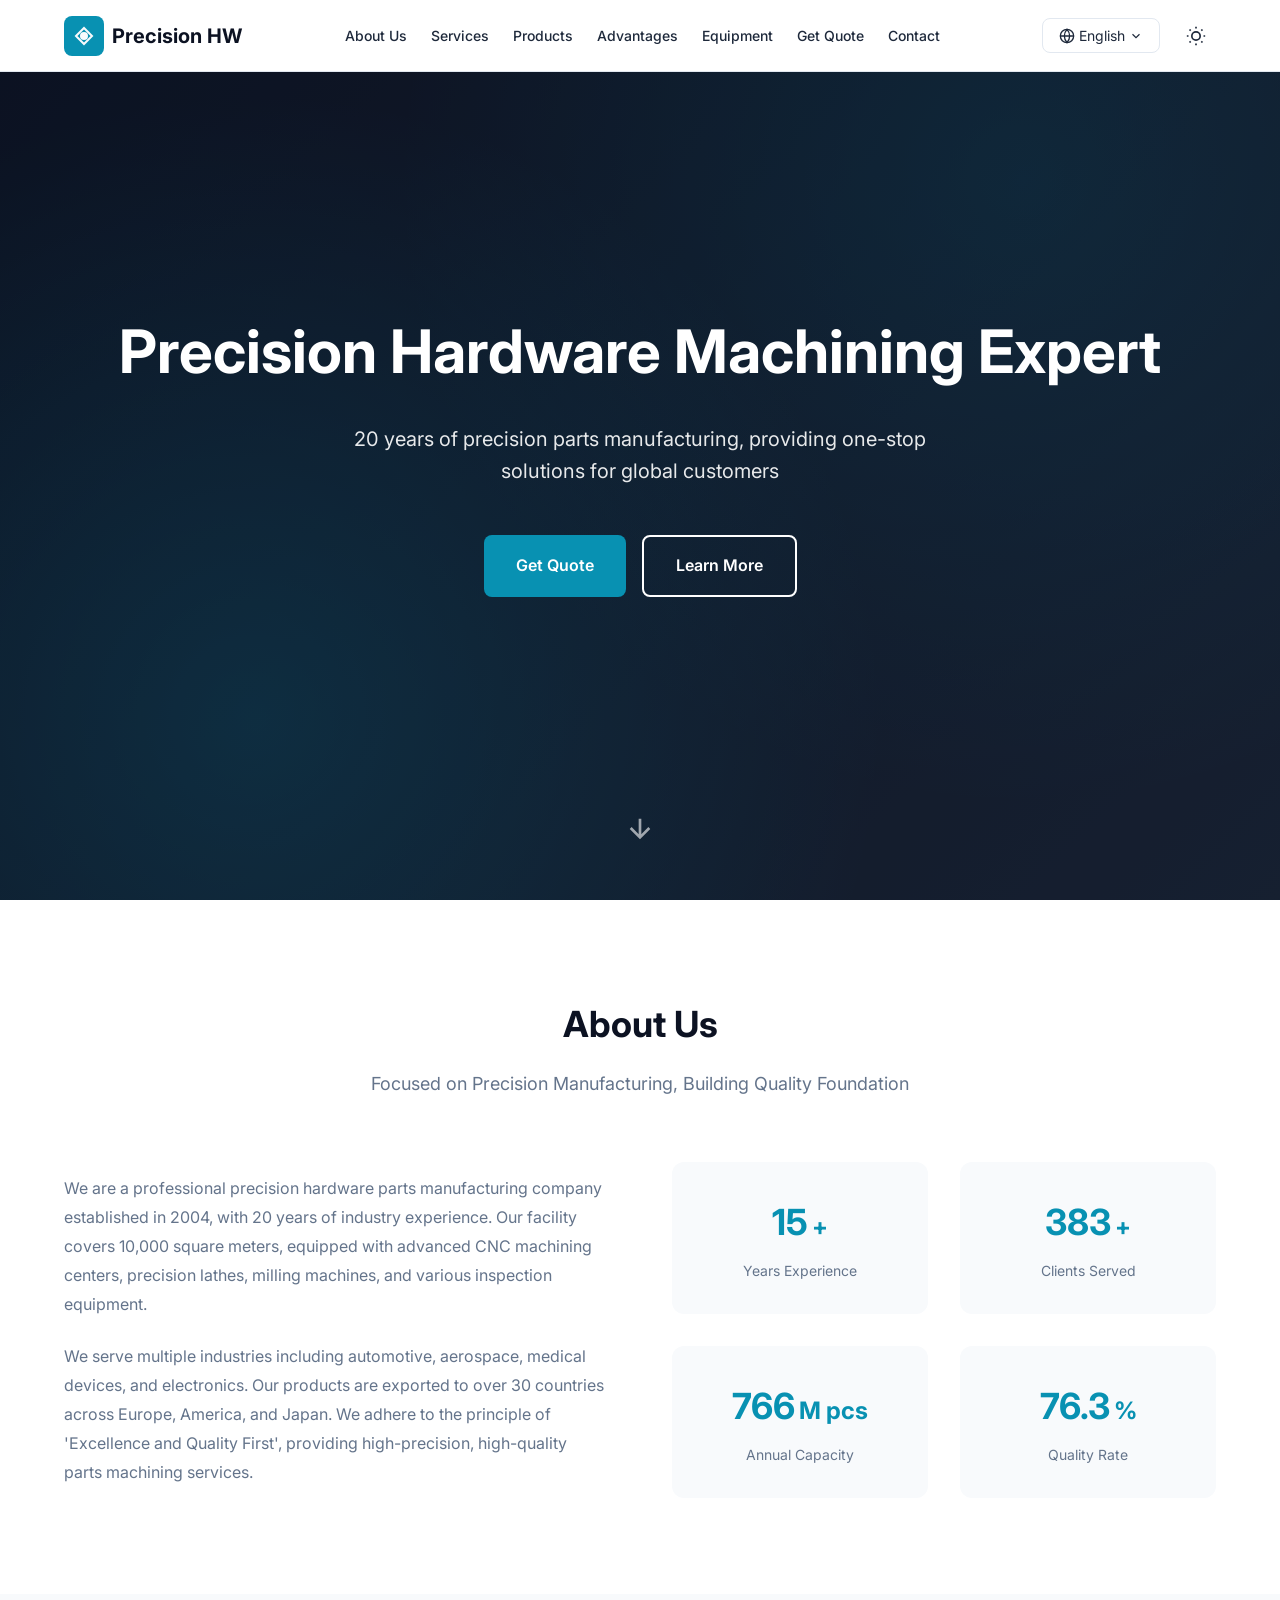
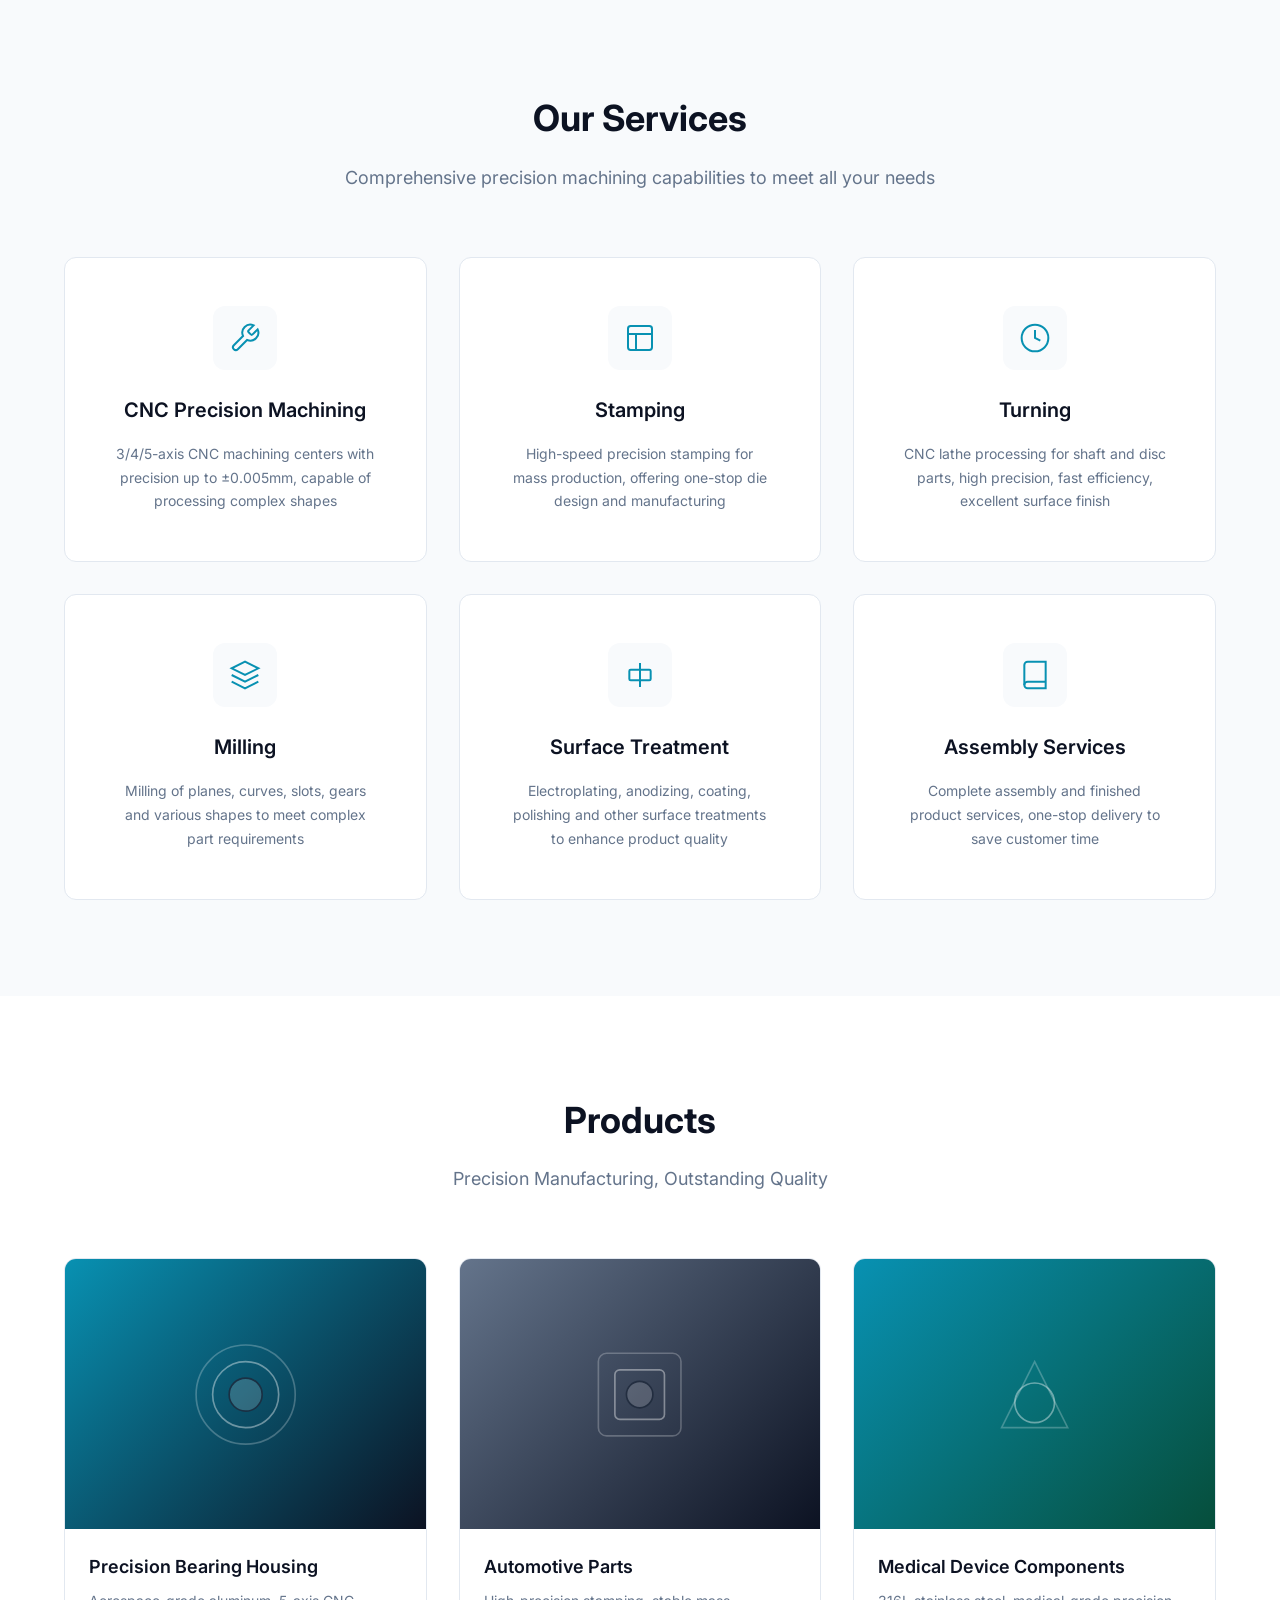
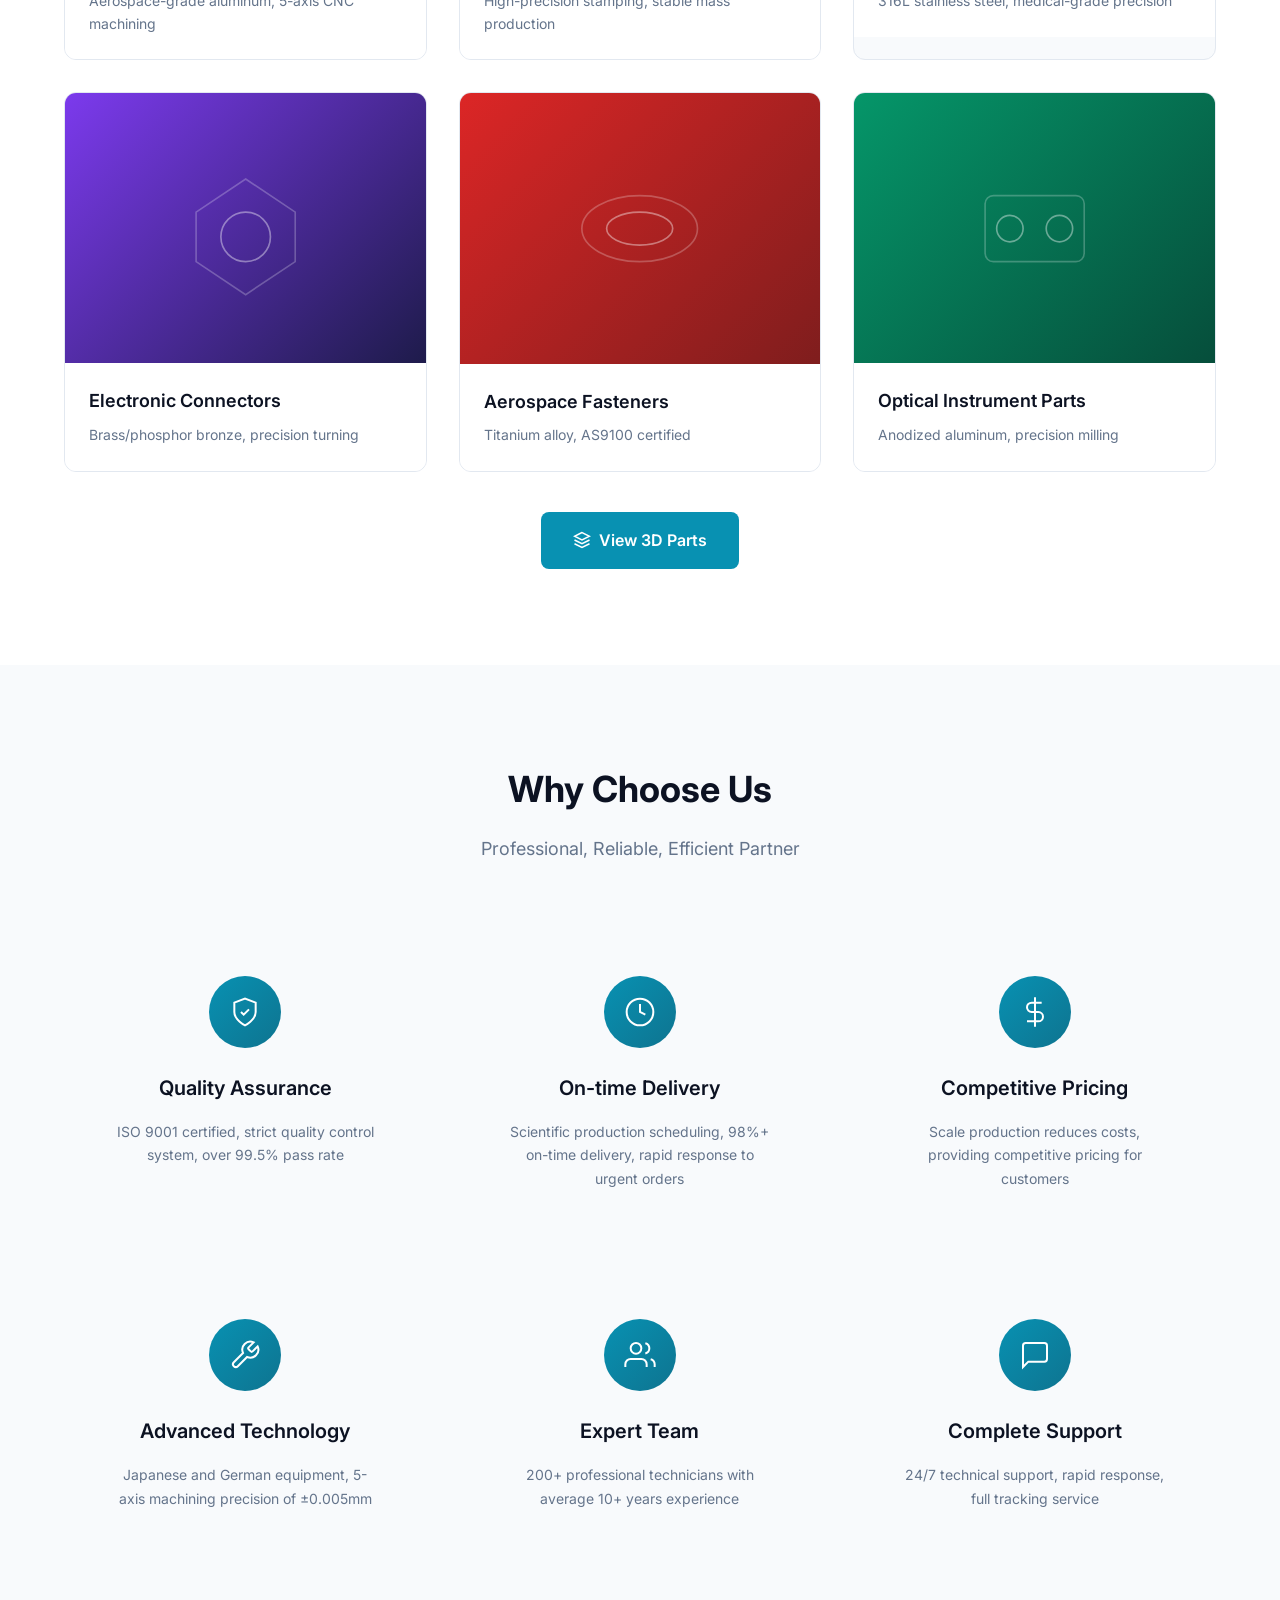
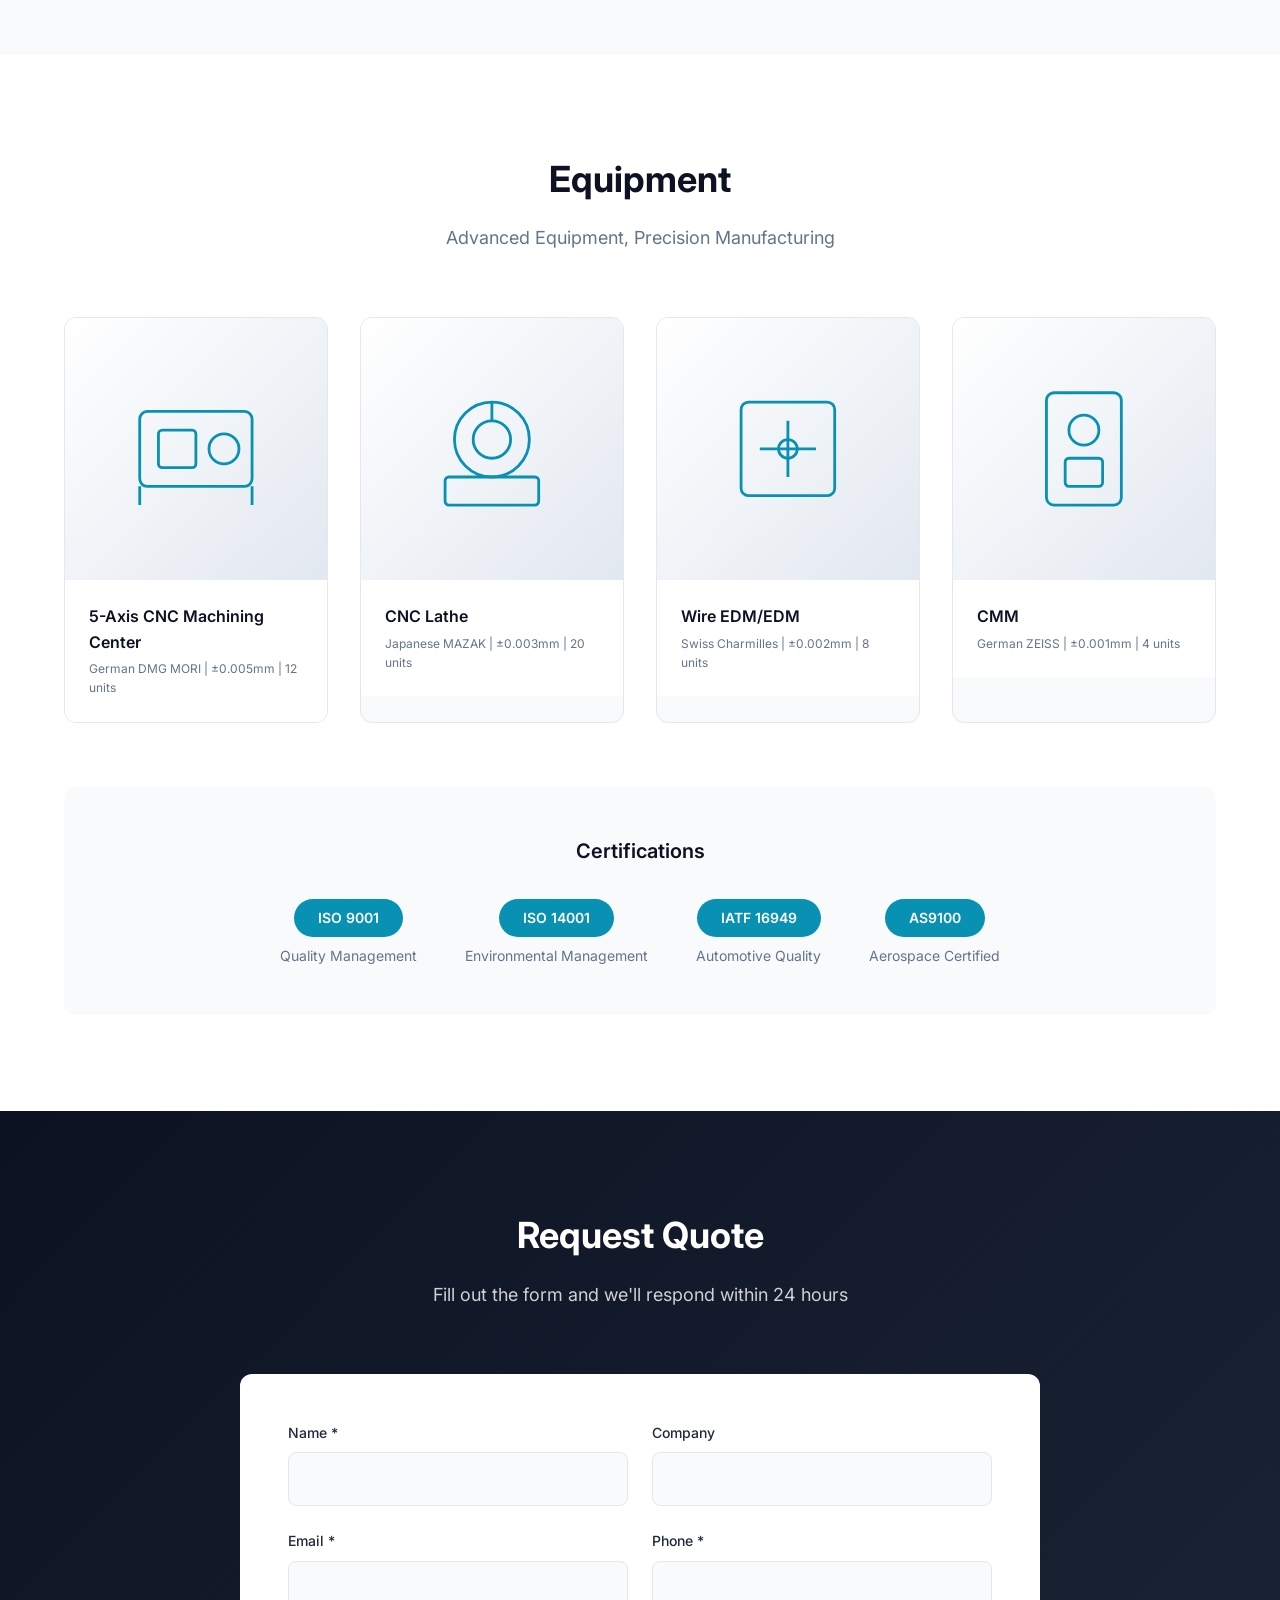
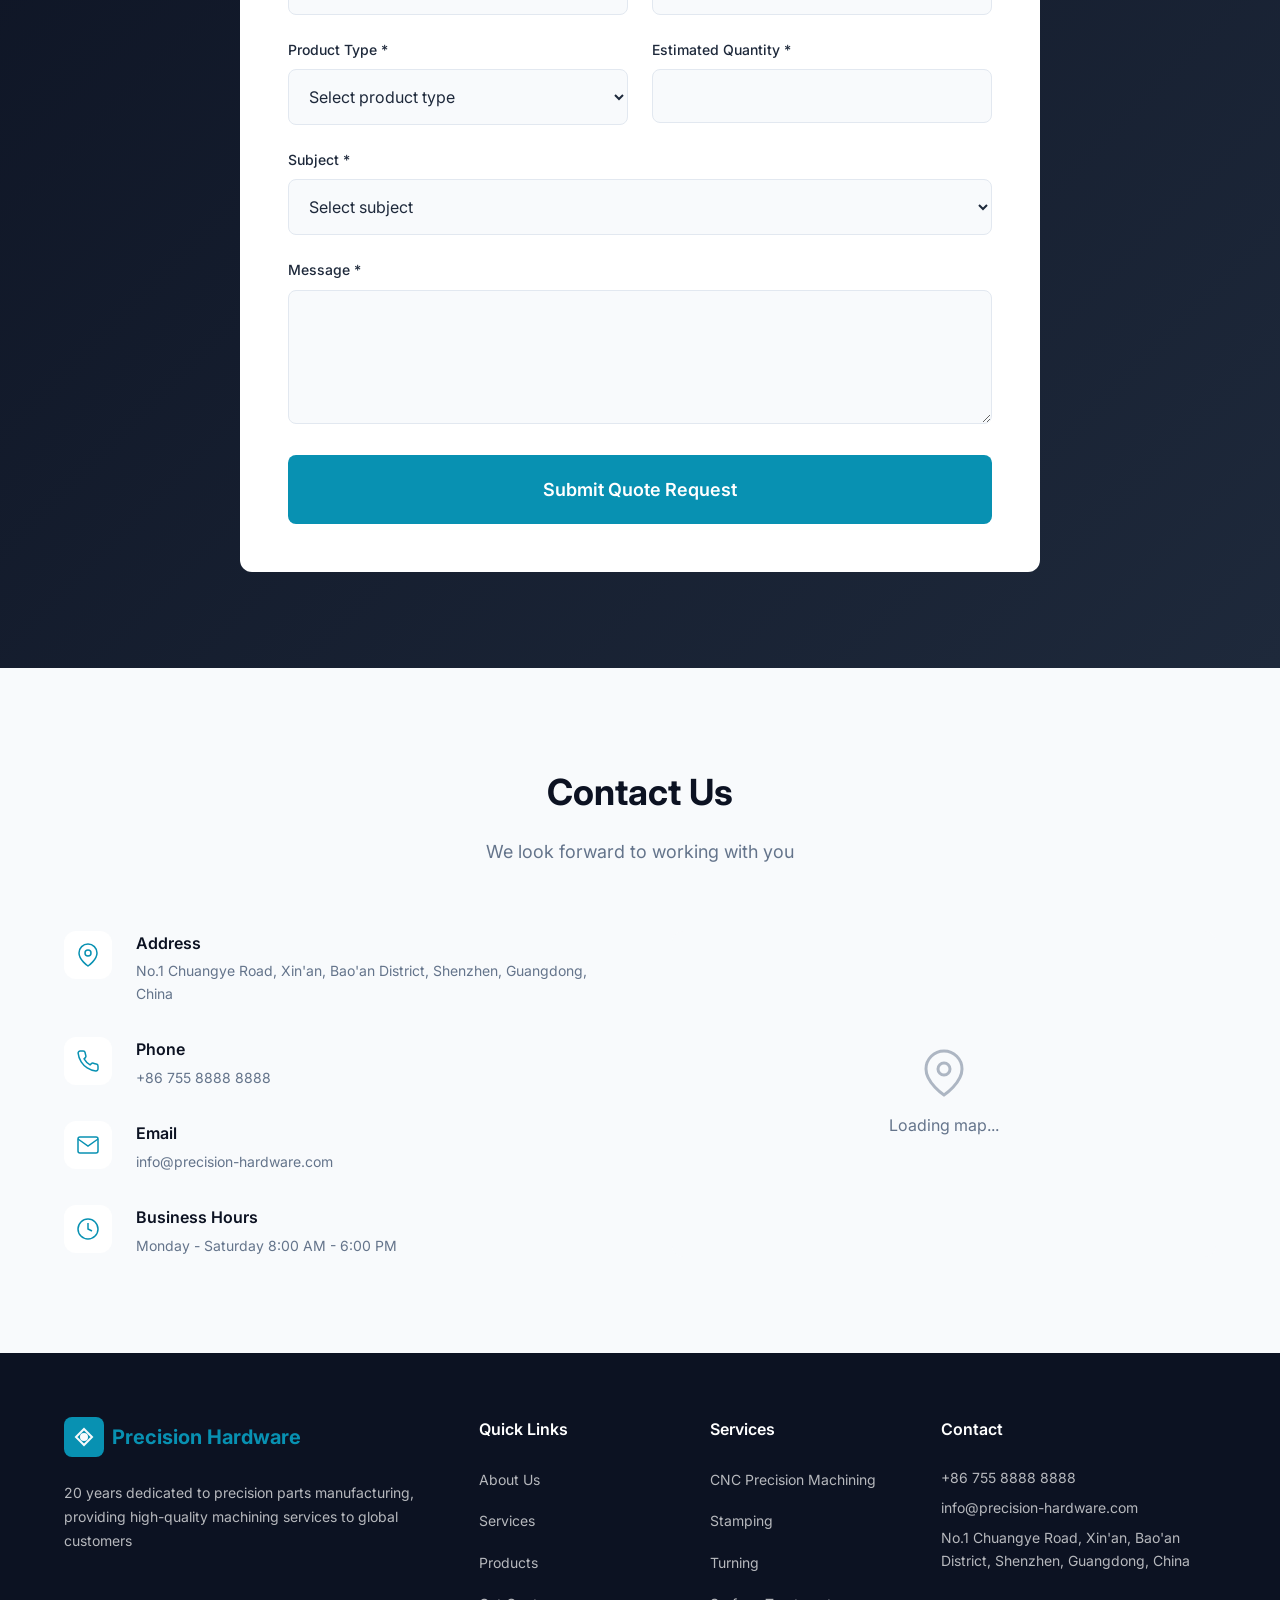
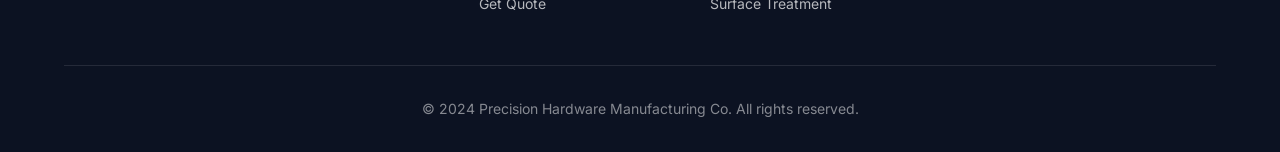
==== commit 9087a532: "add cnc glb" ====
--- a/docs/demo/index.html
+++ b/docs/demo/index.html
@@ -329,6 +329,18 @@
                     </div>
                 </div>
             </div>
+
+            <!-- 3D Viewer CTA -->
+            <div style="text-align:center; margin-top: 2.5rem;">
+                <a href="./viewer/" class="btn btn-primary" style="display:inline-flex;align-items:center;gap:0.5rem;text-decoration:none;">
+                    <svg width="18" height="18" viewBox="0 0 24 24" fill="none" stroke="currentColor" stroke-width="2">
+                        <path d="M12 2L2 7l10 5 10-5-10-5z"/>
+                        <path d="M2 17l10 5 10-5"/>
+                        <path d="M2 12l10 5 10-5"/>
+                    </svg>
+                    <span data-i18n="products.viewer3d">查看 3D 零件模型</span>
+                </a>
+            </div>
         </div>
     </section>
 
